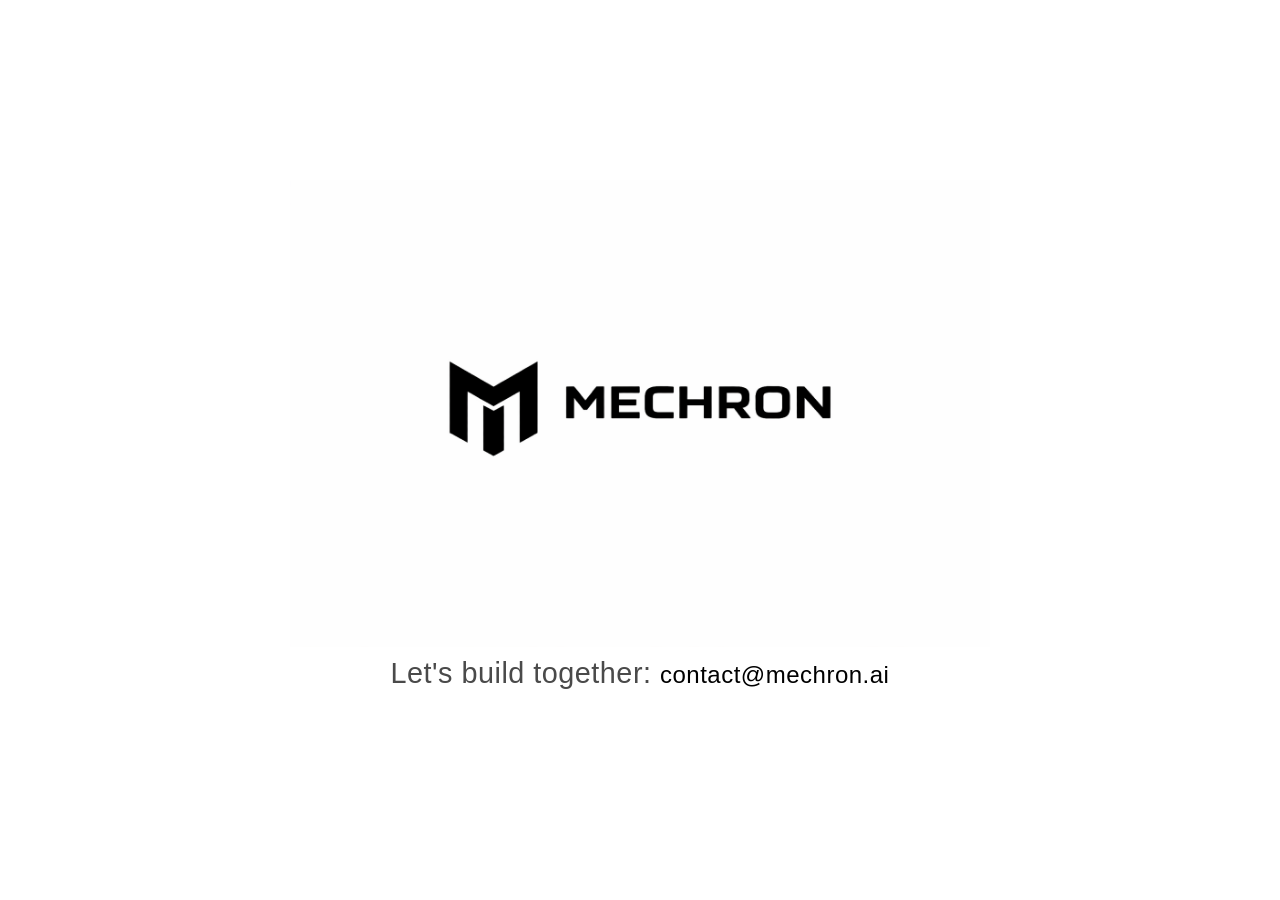
==== index.html @ 7a7d63fe "setup" ====
<!DOCTYPE html>
<html lang="en">
<head>
    <meta charset="UTF-8">
    <meta name="viewport" content="width=device-width, initial-scale=1.0">
    <link rel="icon" type="image/png" href="icon.png">
    <title>Mechron</title>
    <link rel="stylesheet" href="style.css">
    <meta name="description" content="Mechron - Advanced AI Solutions">
    <meta name="keywords" content="Mechron, AI, artificial intelligence, machine learning">
</head>
<body>
    <div class="container">
        <img src="mechron-logo.png" alt="Mechron Logo" class="logo">
        <p class="message">Let's build together: <a href="mailto:contact@mechron.ai" class="email">contact@mechron.ai</a></p>
    </div>
</body>
</html>
---- style.css ----
* {
    margin: 0;
    padding: 0;
    box-sizing: border-box;
}

body {
    font-family: -apple-system, BlinkMacSystemFont, 'Segoe UI', Roboto, Oxygen, Ubuntu, Cantarell, sans-serif;
    background-color: #ffffff;
    color: #000000;
    min-height: 100vh;
    display: flex;
    align-items: center;
    justify-content: center;
    padding: 40px 20px;
}

.container {
    text-align: center;
    max-width: 900px;
    width: 100%;
}

.logo {
    width: 100%;
    max-width: 700px;
    height: auto;
    margin: 0 auto 10px;
    display: block;
}

.message {
    font-size: 1.8rem;
    font-weight: 300;
    color: #4a4a4a;
    margin-bottom: 30px;
    letter-spacing: 0.5px;
}

.email {
    display: inline-block;
    font-size: 1.5rem;
    font-weight: 500;
    color: #000000;
    text-decoration: none;
    transition: opacity 0.2s ease;
}

.email:hover {
    opacity: 0.6;
}

/* Responsivo */
@media (max-width: 768px) {
    .logo {
        max-width: 500px;
        margin-bottom: 70px;
    }
    
    .message {
        font-size: 1.2rem;
        margin-bottom: 24px;
    }
    
    .email {
        font-size: 1.5rem;
    }
}

@media (max-width: 480px) {
    .logo {
        max-width: 350px;
        margin-bottom: 50px;
    }
    
    .message {
        font-size: 1.1rem;
        margin-bottom: 20px;
    }
    
    .email {
        font-size: 1.3rem;
    }
}
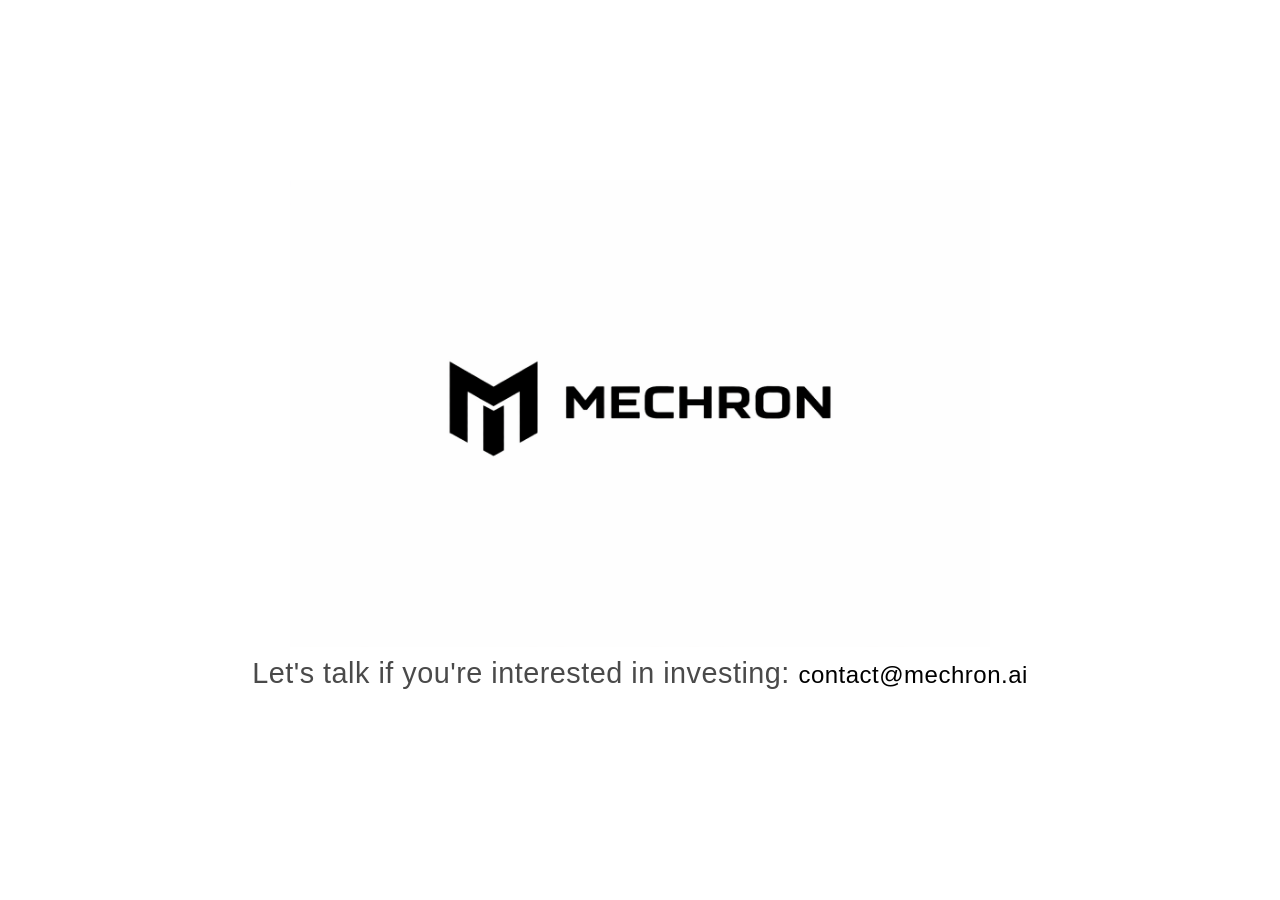
==== commit a3510546: "minor update" ====
--- a/index.html
+++ b/index.html
@@ -6,13 +6,13 @@
     <link rel="icon" type="image/png" href="icon.png">
     <title>Mechron</title>
     <link rel="stylesheet" href="style.css">
-    <meta name="description" content="Mechron - Advanced AI Solutions">
-    <meta name="keywords" content="Mechron, AI, artificial intelligence, machine learning">
+    <meta name="description" content="Mechron - Intelligent Robotics Systems">
+    <meta name="keywords" content="Mechron, AI, artificial intelligence, machine learning, robotics">
 </head>
 <body>
     <div class="container">
         <img src="mechron-logo.png" alt="Mechron Logo" class="logo">
-        <p class="message">Let's build together: <a href="mailto:contact@mechron.ai" class="email">contact@mechron.ai</a></p>
+        <p class="message">Let's talk if you're interested in investing: <a href="mailto:contact@mechron.ai" class="email">contact@mechron.ai</a></p>
     </div>
 </body>
-</html>+</html>
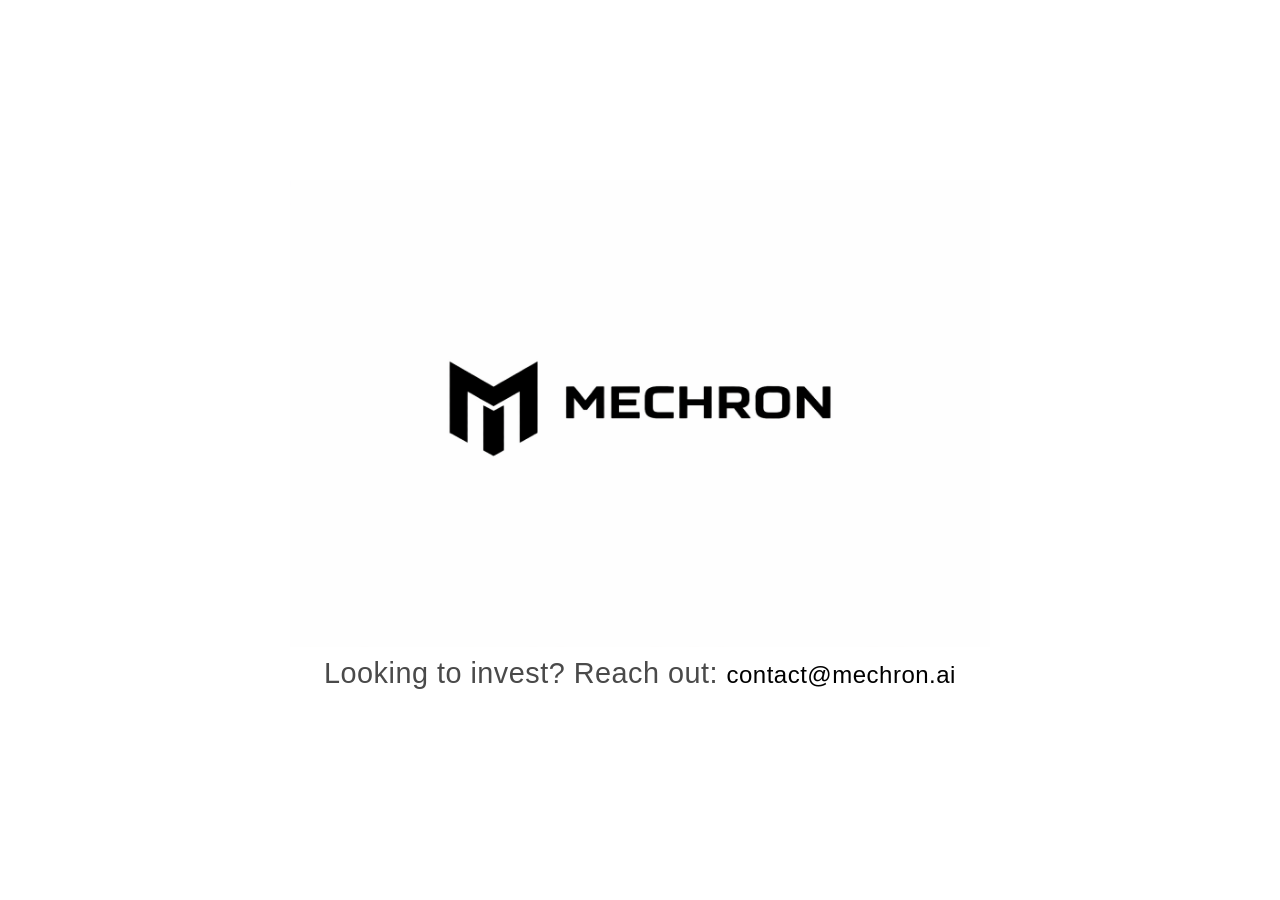
==== commit 306b978c: "minor update" ====
--- a/index.html
+++ b/index.html
@@ -12,7 +12,7 @@
 <body>
     <div class="container">
         <img src="mechron-logo.png" alt="Mechron Logo" class="logo">
-        <p class="message">Let's talk if you're interested in investing: <a href="mailto:contact@mechron.ai" class="email">contact@mechron.ai</a></p>
+        <p class="message">Looking to invest? Reach out: <a href="mailto:contact@mechron.ai" class="email">contact@mechron.ai</a></p>
     </div>
 </body>
 </html>
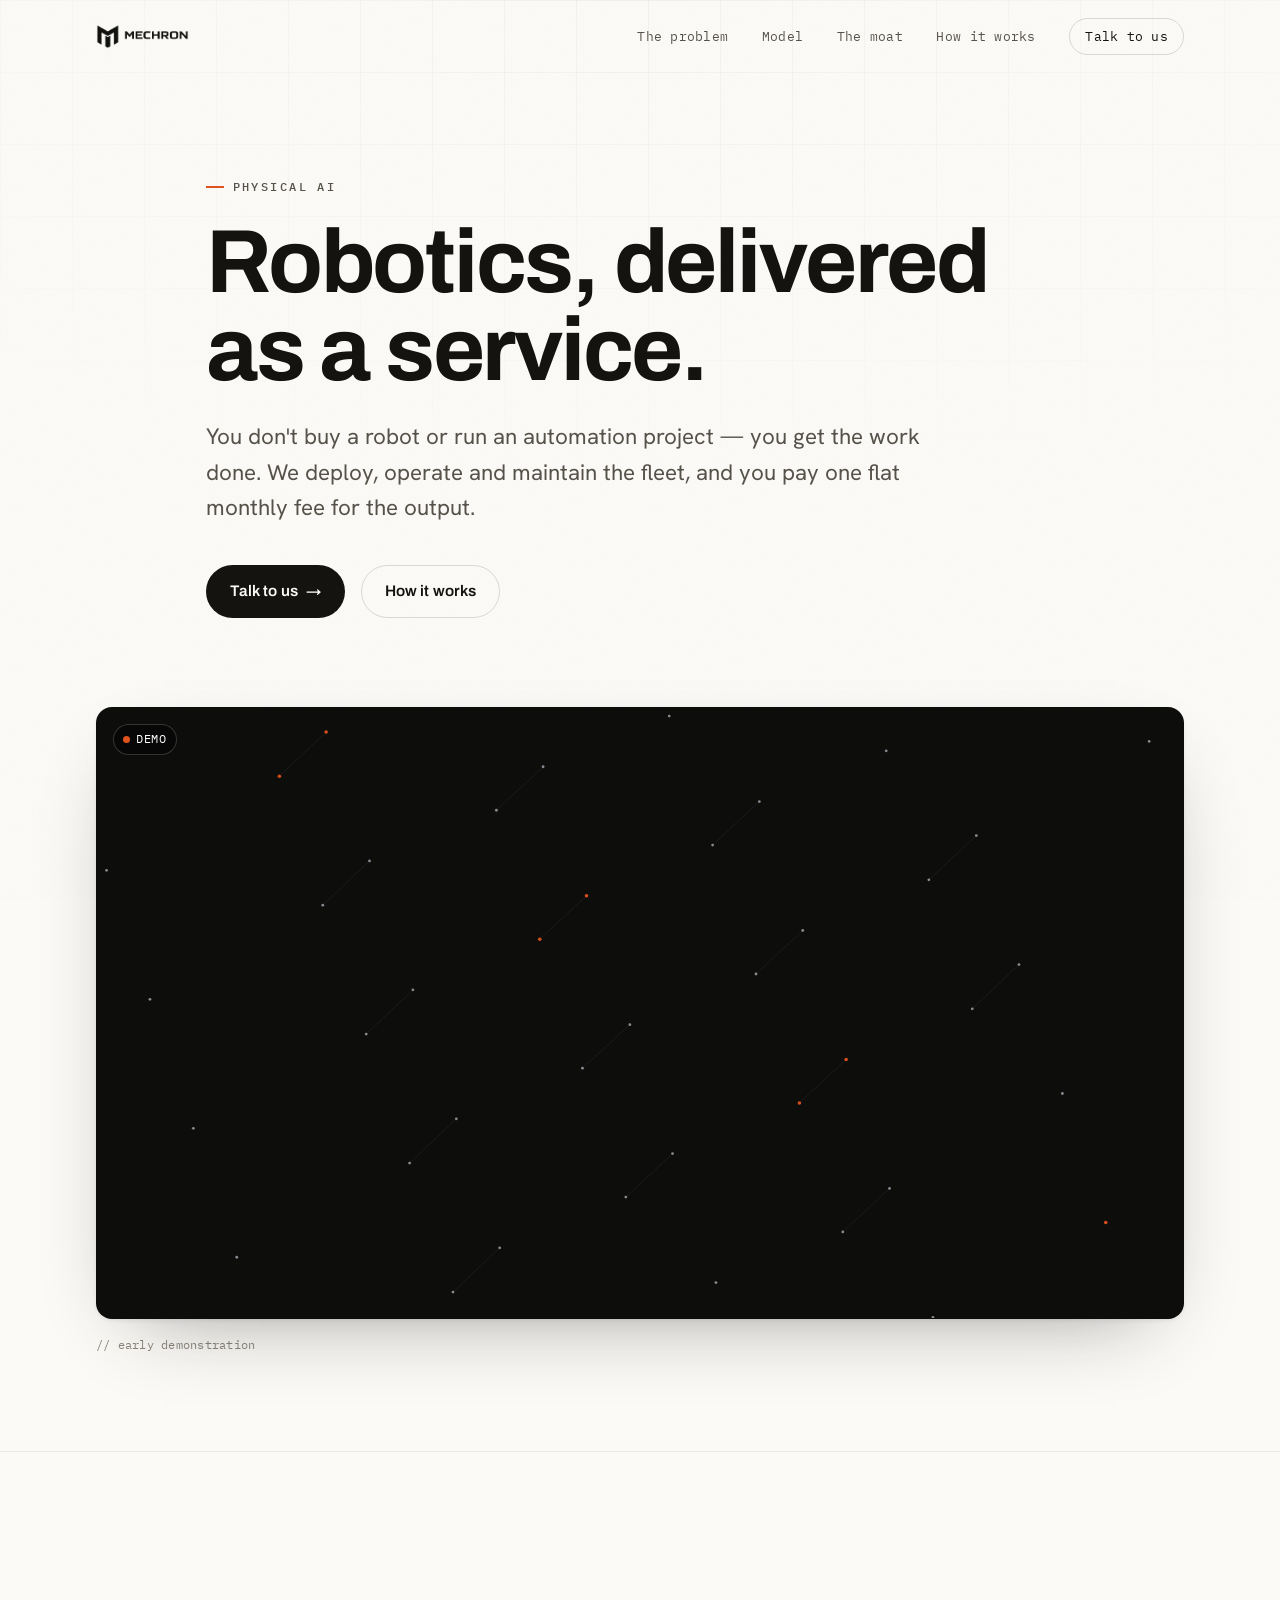
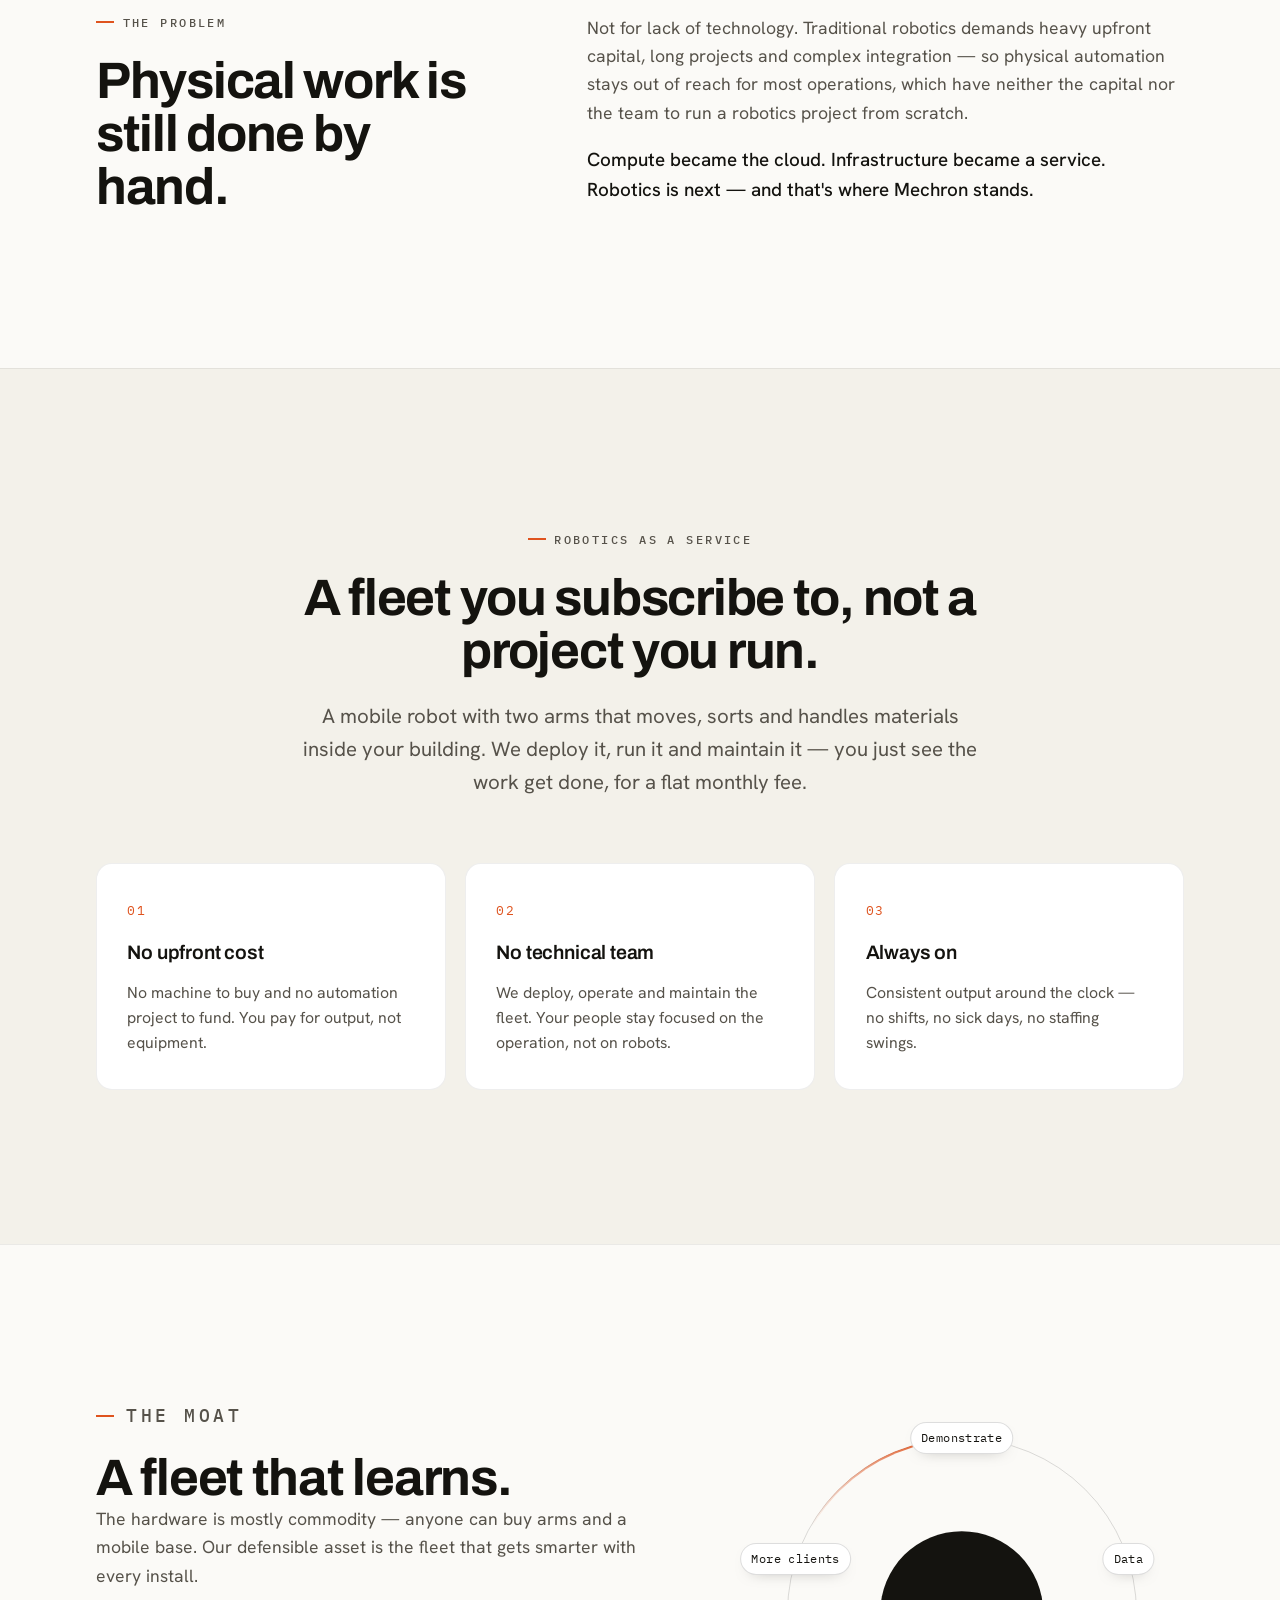
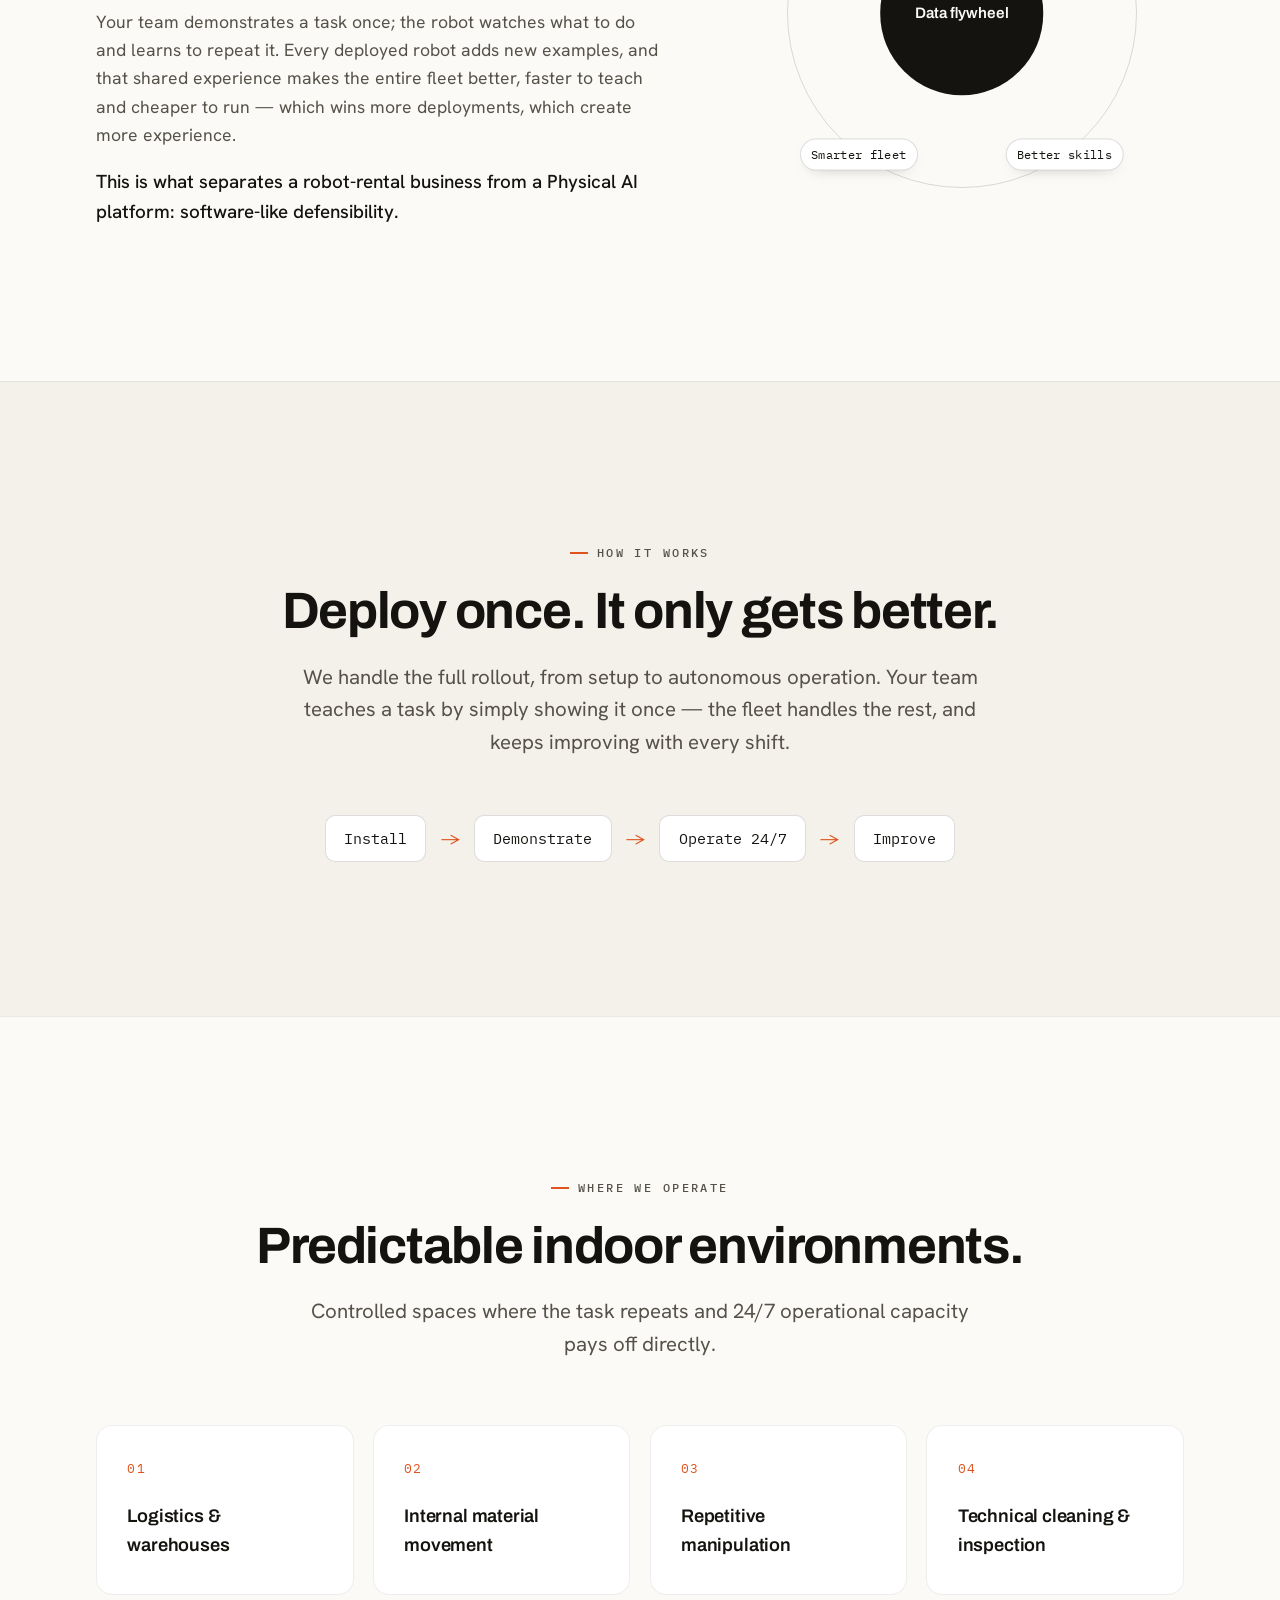
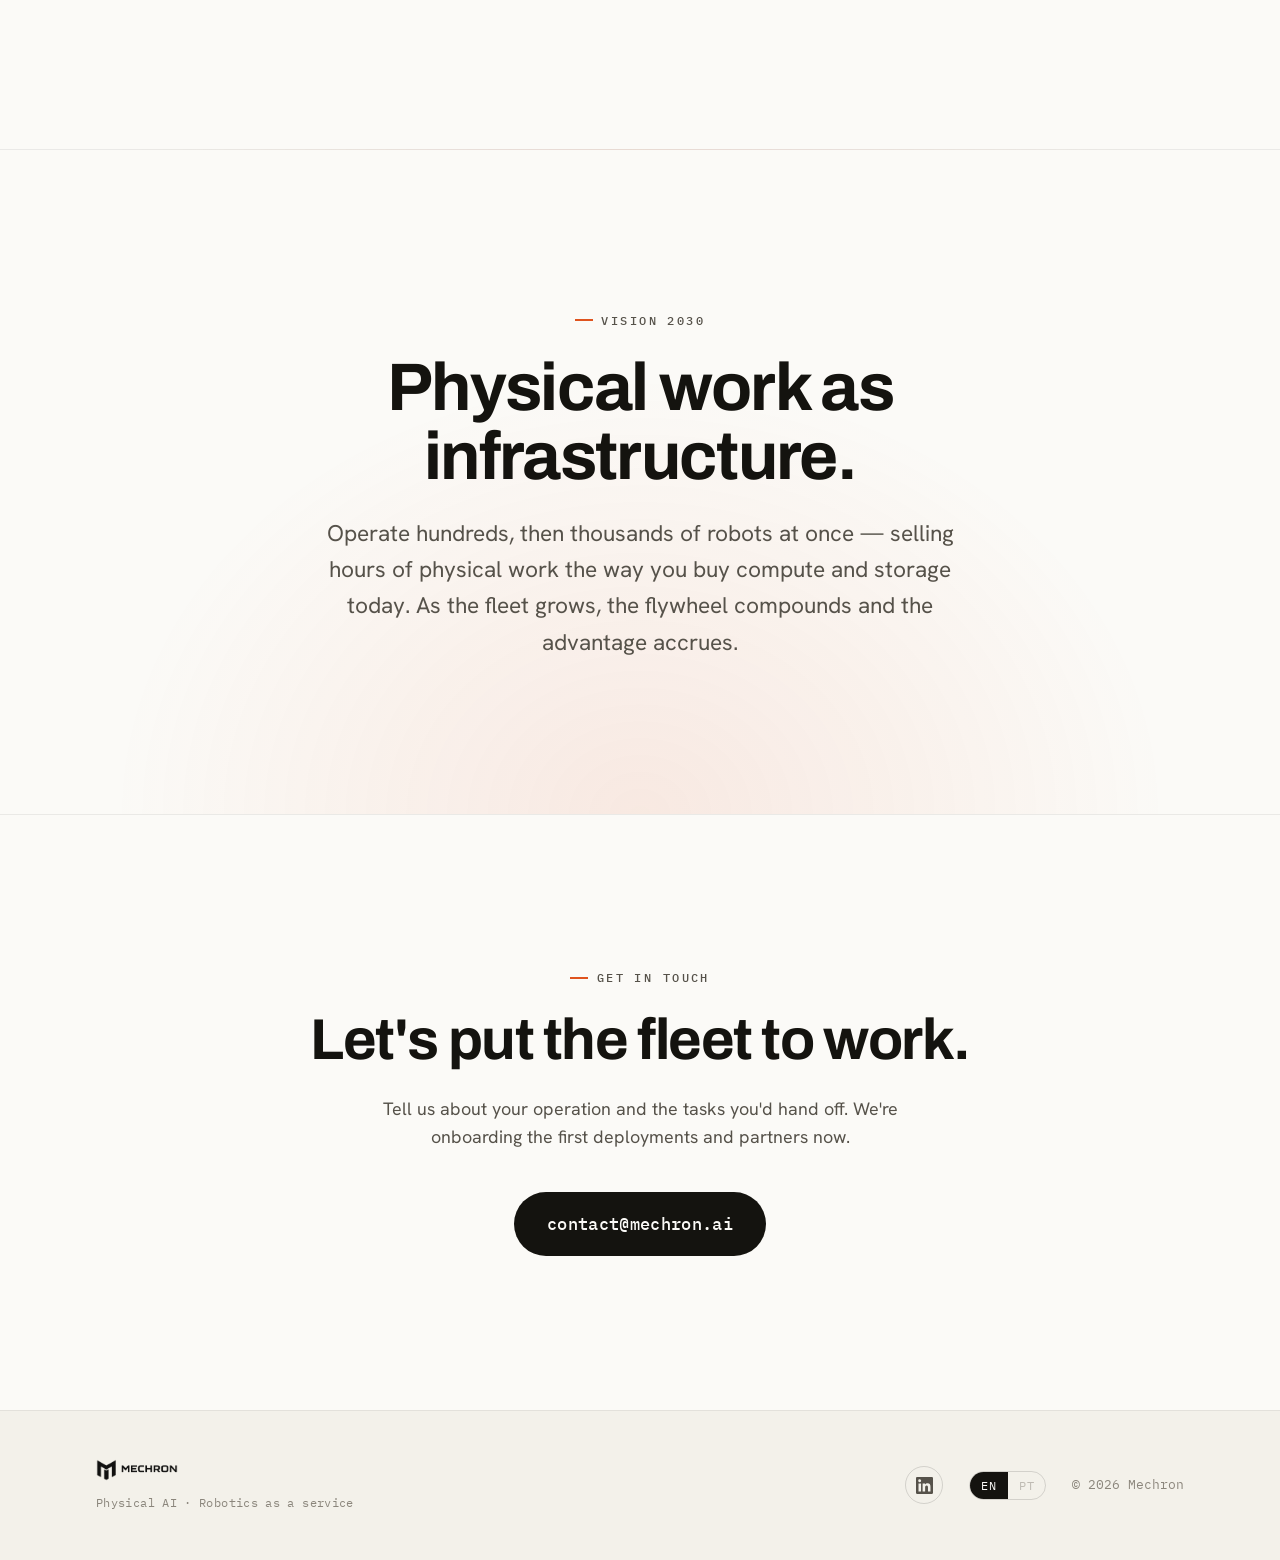
==== commit 5e1e0955: "big update" ====
--- a/index.html
+++ b/index.html
@@ -4,15 +4,245 @@
     <meta charset="UTF-8">
     <meta name="viewport" content="width=device-width, initial-scale=1.0">
     <link rel="icon" type="image/png" href="icon.png">
-    <title>Mechron</title>
+    <title>Mechron — Physical AI, delivered as a service</title>
+    <meta name="description" content="Mechron is a Physical AI company. We install, operate and maintain a fleet of robots that does the physical work — billed as continuous operational capacity. Robotics as a service.">
+    <meta name="keywords" content="Mechron, Physical AI, robotics as a service, RaaS, robot labor, robotics, fleet, automation">
+
+    <!-- Open Graph -->
+    <meta property="og:type" content="website">
+    <meta property="og:title" content="Mechron — Physical AI, delivered as a service">
+    <meta property="og:description" content="We don't sell robots. We install, operate and maintain a fleet that does the physical work — a fleet that gets smarter with every install.">
+    <meta property="og:url" content="https://mechron.ai">
+    <meta property="og:image" content="https://mechron.ai/assets/og.png">
+    <meta property="og:image:width" content="1200">
+    <meta property="og:image:height" content="630">
+    <meta name="twitter:card" content="summary_large_image">
+    <meta name="twitter:image" content="https://mechron.ai/assets/og.png">
+
+    <link rel="preconnect" href="https://fonts.googleapis.com">
+    <link rel="preconnect" href="https://fonts.gstatic.com" crossorigin>
+    <link href="https://fonts.googleapis.com/css2?family=Archivo:wght@500;600;700;800&family=Hanken+Grotesk:wght@400;500;600&family=IBM+Plex+Mono:wght@400;500&display=swap" rel="stylesheet">
+
     <link rel="stylesheet" href="style.css">
-    <meta name="description" content="Mechron - Intelligent Robotics Systems">
-    <meta name="keywords" content="Mechron, AI, artificial intelligence, machine learning, robotics">
 </head>
 <body>
-    <div class="container">
-        <img src="mechron-logo.png" alt="Mechron Logo" class="logo">
-        <p class="message">Looking to invest? Reach out: <a href="mailto:contact@mechron.ai" class="email">contact@mechron.ai</a></p>
-    </div>
+    <!-- decorative background layers (light, blueprint-like) -->
+    <div class="bg-grid" aria-hidden="true"></div>
+    <div class="bg-grain" aria-hidden="true"></div>
+
+    <!-- ===================== NAV ===================== -->
+    <header class="nav" id="nav">
+        <div class="nav__inner">
+            <a href="#top" class="nav__brand" aria-label="Mechron — home">
+                <img src="assets/mechron-logo-ink.png" alt="Mechron" class="nav__logo">
+            </a>
+            <nav class="nav__links" aria-label="Primary">
+                <a href="#problem" data-i18n="nav.problem">The problem</a>
+                <a href="#model" data-i18n="nav.model">Model</a>
+                <a href="#moat" data-i18n="nav.moat">The moat</a>
+                <a href="#technology" data-i18n="nav.technology">How it works</a>
+                <a href="#contact" class="nav__cta" data-i18n="nav.cta">Talk to us</a>
+            </nav>
+            <button class="nav__toggle" id="navToggle" aria-label="Open menu" aria-expanded="false" aria-controls="mobileMenu">
+                <span></span><span></span><span></span>
+            </button>
+        </div>
+        <nav class="nav__mobile" id="mobileMenu" aria-label="Mobile">
+            <a href="#problem" data-i18n="nav.problem">The problem</a>
+            <a href="#model" data-i18n="nav.model">Model</a>
+            <a href="#moat" data-i18n="nav.moat">The moat</a>
+            <a href="#technology" data-i18n="nav.technology">Technology</a>
+            <a href="#contact" data-i18n="nav.cta">Talk to us</a>
+        </nav>
+    </header>
+
+    <main id="top">
+        <!-- ===================== HERO ===================== -->
+        <section class="hero" id="hero">
+            <div class="container hero__inner">
+                <div class="hero__copy">
+                    <p class="eyebrow"><span class="tick"></span><span data-i18n="hero.eyebrow">Physical AI</span></p>
+                    <h1 class="hero__title" data-i18n="hero.title">Robotics, delivered as a service.</h1>
+                    <p class="hero__subtitle" data-i18n="hero.subtitle">You don't buy a robot or run an automation project — you get the work done. We deploy, operate and maintain the fleet, and you pay one flat monthly fee for the output.</p>
+                    <div class="hero__actions">
+                        <a href="#contact" class="btn btn--primary" data-i18n="hero.ctaPrimary">Talk to us <span aria-hidden="true">→</span></a>
+                        <a href="#model" class="btn btn--ghost" data-i18n="hero.ctaSecondary">How it works</a>
+                    </div>
+                </div>
+            </div>
+
+            <!-- Cinematic video showcase. Drop your own loop at assets/hero.mp4
+                 (+ assets/hero.webm) and it replaces the animated fallback automatically.
+                 Keep it muted, short and seamlessly loopable. -->
+            <div class="container">
+                <figure class="showcase reveal">
+                    <div class="showcase__media">
+                        <video class="showcase__video" id="heroVideo" autoplay muted loop playsinline preload="auto" poster="">
+                            <source src="assets/hero.webm" type="video/webm">
+                            <source src="assets/hero.mp4" type="video/mp4">
+                        </video>
+                        <canvas class="showcase__canvas" id="heroCanvas" aria-hidden="true"></canvas>
+                        <span class="showcase__badge" data-i18n="hero.badge">Demo</span>
+                    </div>
+                    <figcaption class="showcase__caption" data-i18n="hero.media">// early demonstration</figcaption>
+                </figure>
+            </div>
+        </section>
+
+        <!-- ===================== PROBLEM ===================== -->
+        <section class="section" id="problem">
+            <div class="container section__split reveal">
+                <div class="section__head">
+                    <p class="eyebrow"><span class="tick"></span><span data-i18n="problem.eyebrow">The problem</span></p>
+                    <h2 class="section__title" data-i18n="problem.title">Physical work is still done by hand.</h2>
+                </div>
+                <div class="section__body">
+                    <p data-i18n="problem.body1">Not for lack of technology. Traditional robotics demands heavy upfront capital, long projects and complex integration — so physical automation stays out of reach for most operations, which have neither the capital nor the team to run a robotics project from scratch.</p>
+                    <p class="lead" data-i18n="problem.body2">Compute became the cloud. Infrastructure became a service. Robotics is next — and that's where Mechron stands.</p>
+                </div>
+            </div>
+        </section>
+
+        <!-- ===================== MODEL / SOLUTION ===================== -->
+        <section class="section section--alt" id="model">
+            <div class="container">
+                <div class="section__head section__head--center reveal">
+                    <p class="eyebrow"><span class="tick"></span><span data-i18n="model.eyebrow">Robotics as a service</span></p>
+                    <h2 class="section__title" data-i18n="model.title">A fleet you subscribe to, not a project you run.</h2>
+                    <p class="section__intro" data-i18n="model.intro">A mobile robot with two arms that moves, sorts and handles materials inside your building. We deploy it, run it and maintain it — you just see the work get done, for a flat monthly fee.</p>
+                </div>
+                <div class="cards cards--3 reveal">
+                    <article class="card">
+                        <span class="card__index">01</span>
+                        <h3 class="card__title" data-i18n="model.card1.title">No upfront cost</h3>
+                        <p class="card__text" data-i18n="model.card1.text">No machine to buy and no automation project to fund. You pay for output, not equipment.</p>
+                    </article>
+                    <article class="card">
+                        <span class="card__index">02</span>
+                        <h3 class="card__title" data-i18n="model.card2.title">No technical team</h3>
+                        <p class="card__text" data-i18n="model.card2.text">We deploy, operate and maintain the fleet. Your people stay focused on the operation, not on robots.</p>
+                    </article>
+                    <article class="card">
+                        <span class="card__index">03</span>
+                        <h3 class="card__title" data-i18n="model.card3.title">Always on</h3>
+                        <p class="card__text" data-i18n="model.card3.text">Consistent output around the clock — no shifts, no sick days, no staffing swings.</p>
+                    </article>
+                </div>
+            </div>
+        </section>
+
+        <!-- ===================== MOAT / DATA FLYWHEEL ===================== -->
+        <section class="section" id="moat">
+            <div class="container section__split section__split--wide reveal">
+                <div class="section__body">
+                    <p class="eyebrow"><span class="tick"></span><span data-i18n="moat.eyebrow">The moat</span></p>
+                    <h2 class="section__title" data-i18n="moat.title">A fleet that learns.</h2>
+                    <p data-i18n="moat.body1">The hardware is mostly commodity — anyone can buy arms and a mobile base. Our defensible asset is the fleet that gets smarter with every install.</p>
+                    <p data-i18n="moat.body2">Your team demonstrates a task once; the robot watches what to do and learns to repeat it. Every deployed robot adds new examples, and that shared experience makes the entire fleet better, faster to teach and cheaper to run — which wins more deployments, which create more experience.</p>
+                    <p class="lead" data-i18n="moat.body3">This is what separates a robot-rental business from a Physical AI platform: software-like defensibility.</p>
+                </div>
+                <div class="flywheel" aria-hidden="true">
+                    <div class="flywheel__ring">
+                        <span class="flywheel__node" style="--i:0" data-i18n="moat.node1">Demonstrate</span>
+                        <span class="flywheel__node" style="--i:1" data-i18n="moat.node2">Data</span>
+                        <span class="flywheel__node" style="--i:2" data-i18n="moat.node3">Better skills</span>
+                        <span class="flywheel__node" style="--i:3" data-i18n="moat.node4">Smarter fleet</span>
+                        <span class="flywheel__node" style="--i:4" data-i18n="moat.node5">More clients</span>
+                        <span class="flywheel__core" data-i18n="moat.core">Data flywheel</span>
+                    </div>
+                </div>
+            </div>
+        </section>
+
+        <!-- ===================== TECHNOLOGY ===================== -->
+        <section class="section section--alt" id="technology">
+            <div class="container">
+                <div class="section__head section__head--center reveal">
+                    <p class="eyebrow eyebrow--center"><span class="tick"></span><span data-i18n="tech.eyebrow">How it works</span></p>
+                    <h2 class="section__title" data-i18n="tech.title">Deploy once. It only gets better.</h2>
+                    <p class="section__intro" data-i18n="tech.intro">We handle the full rollout, from setup to autonomous operation. Your team teaches a task by simply showing it once — the fleet handles the rest, and keeps improving with every shift.</p>
+                </div>
+                <div class="pipeline reveal" aria-label="How a Mechron deployment works">
+                    <span class="pipeline__step" data-i18n="tech.step1">Install</span>
+                    <span class="pipeline__arrow" aria-hidden="true">→</span>
+                    <span class="pipeline__step" data-i18n="tech.step2">Demonstrate</span>
+                    <span class="pipeline__arrow" aria-hidden="true">→</span>
+                    <span class="pipeline__step" data-i18n="tech.step3">Operate 24/7</span>
+                    <span class="pipeline__arrow" aria-hidden="true">→</span>
+                    <span class="pipeline__step" data-i18n="tech.step4">Improve</span>
+                </div>
+            </div>
+        </section>
+
+        <!-- ===================== APPLICATIONS ===================== -->
+        <section class="section" id="applications">
+            <div class="container">
+                <div class="section__head section__head--center reveal">
+                    <p class="eyebrow"><span class="tick"></span><span data-i18n="apps.eyebrow">Where we operate</span></p>
+                    <h2 class="section__title" data-i18n="apps.title">Predictable indoor environments.</h2>
+                    <p class="section__intro" data-i18n="apps.intro">Controlled spaces where the task repeats and 24/7 operational capacity pays off directly.</p>
+                </div>
+                <div class="cards cards--4 reveal">
+                    <article class="card card--app">
+                        <span class="card__index">01</span>
+                        <h3 class="card__title" data-i18n="apps.item1">Logistics &amp; warehouses</h3>
+                    </article>
+                    <article class="card card--app">
+                        <span class="card__index">02</span>
+                        <h3 class="card__title" data-i18n="apps.item2">Internal material movement</h3>
+                    </article>
+                    <article class="card card--app">
+                        <span class="card__index">03</span>
+                        <h3 class="card__title" data-i18n="apps.item3">Repetitive manipulation</h3>
+                    </article>
+                    <article class="card card--app">
+                        <span class="card__index">04</span>
+                        <h3 class="card__title" data-i18n="apps.item4">Technical cleaning &amp; inspection</h3>
+                    </article>
+                </div>
+            </div>
+        </section>
+
+        <!-- ===================== VISION ===================== -->
+        <section class="section section--vision" id="vision">
+            <div class="container section__head section__head--center reveal">
+                <p class="eyebrow eyebrow--center"><span class="tick"></span><span data-i18n="vision.eyebrow">Vision 2030</span></p>
+                <h2 class="section__title section__title--xl" data-i18n="vision.title">Physical work as infrastructure.</h2>
+                <p class="section__intro" data-i18n="vision.intro">Operate hundreds, then thousands of robots at once — selling hours of physical work the way you buy compute and storage today. As the fleet grows, the flywheel compounds and the advantage accrues.</p>
+            </div>
+        </section>
+
+        <!-- ===================== CONTACT ===================== -->
+        <section class="section section--contact" id="contact">
+            <div class="container reveal">
+                <p class="eyebrow eyebrow--center"><span class="tick"></span><span data-i18n="contact.eyebrow">Get in touch</span></p>
+                <h2 class="contact__title" data-i18n="contact.title">Let's put the fleet to work.</h2>
+                <p class="contact__text" data-i18n="contact.text">Tell us about your operation and the tasks you'd hand off. We're onboarding the first deployments and partners now.</p>
+                <a href="mailto:contact@mechron.ai" class="btn btn--primary btn--lg">contact@mechron.ai</a>
+            </div>
+        </section>
+    </main>
+
+    <!-- ===================== FOOTER ===================== -->
+    <footer class="footer">
+        <div class="container footer__inner">
+            <div class="footer__brand">
+                <img src="assets/mechron-logo-ink.png" alt="Mechron" class="footer__logo">
+                <p class="footer__tagline" data-i18n="footer.tagline">Physical AI · Robotics as a service</p>
+            </div>
+            <div class="footer__meta">
+                <a class="footer__social" href="https://www.linkedin.com/company/mechron/" target="_blank" rel="noopener noreferrer" aria-label="Mechron on LinkedIn">
+                    <svg viewBox="0 0 24 24" aria-hidden="true"><path d="M20.45 20.45h-3.56v-5.57c0-1.33-.02-3.04-1.85-3.04-1.85 0-2.14 1.45-2.14 2.94v5.67H9.34V9h3.42v1.56h.05c.48-.9 1.64-1.85 3.37-1.85 3.6 0 4.27 2.37 4.27 5.46v6.28zM5.34 7.43a2.07 2.07 0 1 1 0-4.13 2.07 2.07 0 0 1 0 4.13zM7.12 20.45H3.55V9h3.57v11.45zM22.22 0H1.77C.79 0 0 .77 0 1.73v20.54C0 23.22.79 24 1.77 24h20.45c.98 0 1.78-.78 1.78-1.73V1.73C24 .77 23.2 0 22.22 0z"/></svg>
+                </a>
+                <div class="lang" role="group" aria-label="Language">
+                    <button class="lang__btn is-active" data-lang="en" aria-pressed="true">EN</button>
+                    <button class="lang__btn" data-lang="pt" aria-pressed="false" disabled title="Coming soon">PT</button>
+                </div>
+                <p class="footer__copy">© 2026 Mechron</p>
+            </div>
+        </div>
+    </footer>
+
+    <script src="main.js"></script>
 </body>
 </html>
--- a/style.css
+++ b/style.css
@@ -1,84 +1,607 @@
-* {
-    margin: 0;
-    padding: 0;
-    box-sizing: border-box;
-}
+/* =========================================================
+   Mechron — institutional landing
+   Light, refined, industrial / blueprint aesthetic
+   ========================================================= */
+
+:root {
+    /* palette — warm paper + ink, single industrial accent */
+    --bg:        #fbfaf7;   /* warm paper */
+    --bg-alt:    #f3f1ea;   /* deeper paper for alt sections */
+    --surface:   #ffffff;
+    --ink:       #14130f;   /* warm near-black */
+    --ink-soft:  #56524a;
+    --ink-faint: #8b867c;
+    --line:      rgba(20, 19, 15, 0.14);
+    --line-soft: rgba(20, 19, 15, 0.07);
+
+    --accent:      #df531e;             /* burnt industrial orange — used sparingly */
+    --accent-soft: rgba(223, 83, 30, 0.10);
+
+    /* type */
+    --font-head: 'Archivo', system-ui, sans-serif;
+    --font-body: 'Hanken Grotesk', system-ui, sans-serif;
+    --font-mono: 'IBM Plex Mono', ui-monospace, monospace;
+
+    /* metrics */
+    --container: 1200px;
+    --gutter: clamp(20px, 5vw, 56px);
+    --radius: 16px;
+    --nav-h: 74px;
+
+    --ease: cubic-bezier(0.22, 1, 0.36, 1);
+}
+
+* { margin: 0; padding: 0; box-sizing: border-box; }
+
+html { scroll-behavior: smooth; scroll-padding-top: var(--nav-h); }
 
 body {
-    font-family: -apple-system, BlinkMacSystemFont, 'Segoe UI', Roboto, Oxygen, Ubuntu, Cantarell, sans-serif;
-    background-color: #ffffff;
-    color: #000000;
-    min-height: 100vh;
+    font-family: var(--font-body);
+    background: var(--bg);
+    color: var(--ink);
+    line-height: 1.6;
+    -webkit-font-smoothing: antialiased;
+    text-rendering: optimizeLegibility;
+    overflow-x: hidden;
+}
+
+a { color: inherit; text-decoration: none; }
+img { display: block; max-width: 100%; }
+
+.container {
+    width: 100%;
+    max-width: var(--container);
+    margin: 0 auto;
+    padding-inline: var(--gutter);
+}
+
+/* ---------- decorative background ---------- */
+.bg-grid {
+    position: fixed;
+    inset: 0;
+    z-index: -2;
+    pointer-events: none;
+    background-image:
+        linear-gradient(to right, rgba(20,19,15,0.04) 1px, transparent 1px),
+        linear-gradient(to bottom, rgba(20,19,15,0.04) 1px, transparent 1px);
+    background-size: 72px 72px;
+    -webkit-mask-image: radial-gradient(110% 80% at 50% 0%, #000 0%, transparent 70%);
+    mask-image: radial-gradient(110% 80% at 50% 0%, #000 0%, transparent 70%);
+}
+.bg-grain {
+    position: fixed;
+    inset: 0;
+    z-index: -1;
+    pointer-events: none;
+    opacity: 0.5;
+    mix-blend-mode: multiply;
+    background-image: url("data:image/svg+xml,%3Csvg xmlns='http://www.w3.org/2000/svg' width='160' height='160'%3E%3Cfilter id='n'%3E%3CfeTurbulence type='fractalNoise' baseFrequency='0.85' numOctaves='2' stitchTiles='stitch'/%3E%3C/filter%3E%3Crect width='100%25' height='100%25' filter='url(%23n)' opacity='0.045'/%3E%3C/svg%3E");
+}
+
+/* ---------- shared bits ---------- */
+.eyebrow {
+    display: inline-flex;
+    align-items: center;
+    gap: 0.7em;
+    font-family: var(--font-mono);
+    font-size: 0.76rem;
+    font-weight: 500;
+    letter-spacing: 0.2em;
+    text-transform: uppercase;
+    color: var(--ink-soft);
+    margin-bottom: 1.4rem;
+}
+.eyebrow--center { justify-content: center; }
+.tick {
+    width: 18px; height: 2px;
+    background: var(--accent);
+    flex: none;
+}
+
+.btn {
+    display: inline-flex;
+    align-items: center;
+    gap: 0.55em;
+    font-family: var(--font-head);
+    font-weight: 600;
+    font-size: 0.96rem;
+    letter-spacing: 0.005em;
+    padding: 0.85em 1.5em;
+    border-radius: 999px;
+    border: 1px solid transparent;
+    cursor: pointer;
+    transition: transform 0.25s var(--ease), background 0.25s var(--ease),
+                border-color 0.25s var(--ease), color 0.25s var(--ease);
+    will-change: transform;
+}
+.btn span { transition: transform 0.25s var(--ease); }
+.btn:hover span { transform: translateX(4px); }
+
+.btn--primary { background: var(--ink); color: var(--bg); }
+.btn--primary:hover { transform: translateY(-2px); background: #000; }
+
+.btn--ghost { color: var(--ink); border-color: var(--line); background: transparent; }
+.btn--ghost:hover { border-color: var(--ink); transform: translateY(-2px); }
+
+.btn--lg { font-family: var(--font-mono); font-weight: 500; font-size: 1.05rem; padding: 1.05em 1.9em; letter-spacing: 0.02em; }
+
+/* =========================================================
+   NAV
+   ========================================================= */
+.nav {
+    position: fixed;
+    top: 0; left: 0; right: 0;
+    z-index: 100;
+    height: var(--nav-h);
     display: flex;
     align-items: center;
+    transition: background 0.3s var(--ease), border-color 0.3s var(--ease), backdrop-filter 0.3s var(--ease);
+    border-bottom: 1px solid transparent;
+}
+.nav.is-scrolled {
+    background: rgba(251, 250, 247, 0.78);
+    backdrop-filter: blur(14px) saturate(120%);
+    -webkit-backdrop-filter: blur(14px) saturate(120%);
+    border-bottom-color: var(--line-soft);
+}
+.nav__inner {
+    width: 100%;
+    max-width: var(--container);
+    margin: 0 auto;
+    padding-inline: var(--gutter);
+    display: flex;
+    align-items: center;
+    justify-content: space-between;
+}
+.nav__logo { height: 25px; width: auto; }
+.nav__links { display: flex; align-items: center; gap: 2.1rem; }
+.nav__links a {
+    font-family: var(--font-mono);
+    font-size: 0.82rem;
+    letter-spacing: 0.02em;
+    color: var(--ink-soft);
+    transition: color 0.2s var(--ease);
+}
+.nav__links a:hover { color: var(--ink); }
+.nav__cta {
+    color: var(--ink) !important;
+    border: 1px solid var(--line);
+    padding: 0.55em 1.15em;
+    border-radius: 999px;
+    transition: border-color 0.2s var(--ease), background 0.2s var(--ease) !important;
+}
+.nav__cta:hover { border-color: var(--ink); background: rgba(20,19,15,0.04); }
+
+.nav__toggle {
+    display: none;
+    flex-direction: column;
+    gap: 5px;
+    background: none;
+    border: 0;
+    cursor: pointer;
+    padding: 8px;
+}
+.nav__toggle span { width: 24px; height: 2px; background: var(--ink); transition: transform 0.3s var(--ease), opacity 0.3s var(--ease); }
+.nav.is-open .nav__toggle span:nth-child(1) { transform: translateY(7px) rotate(45deg); }
+.nav.is-open .nav__toggle span:nth-child(2) { opacity: 0; }
+.nav.is-open .nav__toggle span:nth-child(3) { transform: translateY(-7px) rotate(-45deg); }
+
+.nav__mobile {
+    position: fixed;
+    top: var(--nav-h); left: 0; right: 0;
+    background: rgba(251, 250, 247, 0.98);
+    backdrop-filter: blur(14px);
+    -webkit-backdrop-filter: blur(14px);
+    border-bottom: 1px solid var(--line-soft);
+    display: flex;
+    flex-direction: column;
+    padding: var(--gutter);
+    gap: 1.4rem;
+    transform: translateY(-12px);
+    opacity: 0;
+    pointer-events: none;
+    transition: opacity 0.3s var(--ease), transform 0.3s var(--ease);
+}
+.nav.is-open .nav__mobile { opacity: 1; transform: translateY(0); pointer-events: auto; }
+.nav__mobile a { font-family: var(--font-head); font-weight: 600; font-size: 1.4rem; color: var(--ink-soft); }
+.nav__mobile a:hover { color: var(--ink); }
+
+/* =========================================================
+   HERO
+   ========================================================= */
+.hero { padding-top: calc(var(--nav-h) + clamp(40px, 9vw, 96px)); padding-bottom: clamp(48px, 8vw, 96px); }
+.hero__inner { max-width: 980px; }
+.hero__title {
+    font-family: var(--font-head);
+    font-weight: 700;
+    font-size: clamp(2.7rem, 7vw, 5.6rem);
+    line-height: 0.98;
+    letter-spacing: -0.025em;
+    max-width: 15ch;
+    margin-bottom: 1.5rem;
+}
+.hero__subtitle {
+    font-size: clamp(1.08rem, 1.9vw, 1.4rem);
+    color: var(--ink-soft);
+    max-width: 56ch;
+    margin-bottom: 2.4rem;
+}
+.hero__actions { display: flex; flex-wrap: wrap; gap: 1rem; }
+
+/* ---------- cinematic video showcase ---------- */
+.showcase { margin-top: clamp(3rem, 7vw, 6rem); }
+.showcase__media {
+    position: relative;
+    aspect-ratio: 16 / 9;
+    max-height: 74vh;
+    border-radius: var(--radius);
+    overflow: hidden;
+    border: 1px solid var(--line);
+    background: #0d0d0c;   /* dark stage so the video/canvas pops on the light page */
+    box-shadow: 0 30px 80px -40px rgba(20,19,15,0.45), 0 2px 8px -4px rgba(20,19,15,0.2);
+}
+.showcase__video,
+.showcase__canvas {
+    position: absolute; inset: 0;
+    width: 100%; height: 100%;
+    object-fit: cover;
+}
+.showcase__video { opacity: 0; transition: opacity 1s ease; }
+.showcase__video.is-ready { opacity: 1; }
+.showcase__canvas { opacity: 1; transition: opacity 0.8s ease; }
+.showcase__canvas.is-hidden { opacity: 0; }
+
+.showcase__badge {
+    position: absolute;
+    top: 16px; left: 16px;
+    display: inline-flex;
+    align-items: center;
+    gap: 0.5em;
+    font-family: var(--font-mono);
+    font-size: 0.72rem;
+    letter-spacing: 0.06em;
+    text-transform: uppercase;
+    color: #fff;
+    background: rgba(0,0,0,0.4);
+    backdrop-filter: blur(6px);
+    border: 1px solid rgba(255,255,255,0.18);
+    padding: 0.45em 0.8em;
+    border-radius: 999px;
+}
+.showcase__badge::before {
+    content: "";
+    width: 7px; height: 7px;
+    border-radius: 50%;
+    background: var(--accent);
+    box-shadow: 0 0 0 0 var(--accent);
+    animation: pulse 2.2s var(--ease) infinite;
+}
+@keyframes pulse {
+    0% { box-shadow: 0 0 0 0 rgba(223,83,30,0.6); }
+    70% { box-shadow: 0 0 0 9px rgba(223,83,30,0); }
+    100% { box-shadow: 0 0 0 0 rgba(223,83,30,0); }
+}
+.showcase__caption {
+    margin-top: 1rem;
+    font-family: var(--font-mono);
+    font-size: 0.78rem;
+    letter-spacing: 0.02em;
+    color: var(--ink-faint);
+}
+
+/* =========================================================
+   SECTIONS
+   ========================================================= */
+.section {
+    position: relative;
+    padding-block: clamp(76px, 12vw, 156px);
+    border-top: 1px solid var(--line-soft);
+}
+.section--alt { background: var(--bg-alt); }
+
+.section__title {
+    font-family: var(--font-head);
+    font-weight: 700;
+    font-size: clamp(1.95rem, 4.2vw, 3.2rem);
+    line-height: 1.04;
+    letter-spacing: -0.025em;
+}
+.section__title--xl { font-size: clamp(2.3rem, 5.6vw, 4.2rem); }
+
+.section__head { max-width: 780px; }
+.section__head--center { margin-inline: auto; text-align: center; }
+.section__intro {
+    margin-top: 1.4rem;
+    font-size: clamp(1.05rem, 1.6vw, 1.28rem);
+    color: var(--ink-soft);
+}
+.section__head--center .section__intro { margin-inline: auto; max-width: 62ch; }
+
+/* two-column split */
+.section__split {
+    display: grid;
+    grid-template-columns: 0.82fr 1.18fr;
+    gap: clamp(2rem, 6vw, 5.5rem);
+    align-items: center;
+}
+.section__split--wide { grid-template-columns: 1.12fr 0.88fr; }
+.section__split .section__title { margin-top: 0; }
+.section__body p + p { margin-top: 1.15rem; }
+.section__body p { color: var(--ink-soft); font-size: 1.1rem; }
+.lead { color: var(--ink) !important; font-size: 1.18rem !important; font-weight: 500; }
+
+/* =========================================================
+   CARDS
+   ========================================================= */
+.cards { display: grid; gap: 1.2rem; margin-top: clamp(2.5rem, 5vw, 4rem); }
+.cards--3 { grid-template-columns: repeat(3, 1fr); }
+.cards--4 { grid-template-columns: repeat(4, 1fr); }
+
+.card {
+    position: relative;
+    background: var(--surface);
+    border: 1px solid var(--line-soft);
+    border-radius: var(--radius);
+    padding: 2.1rem 1.9rem;
+    transition: transform 0.3s var(--ease), border-color 0.3s var(--ease), box-shadow 0.3s var(--ease);
+    overflow: hidden;
+}
+.card::before {
+    content: "";
+    position: absolute;
+    top: 0; left: 0;
+    width: 100%; height: 2px;
+    background: var(--accent);
+    transform: scaleX(0);
+    transform-origin: left;
+    transition: transform 0.4s var(--ease);
+}
+.card:hover {
+    transform: translateY(-4px);
+    border-color: var(--line);
+    box-shadow: 0 24px 50px -34px rgba(20,19,15,0.4);
+}
+.card:hover::before { transform: scaleX(1); }
+.card__index {
+    font-family: var(--font-mono);
+    font-size: 0.8rem;
+    color: var(--accent);
+    letter-spacing: 0.1em;
+}
+.card__title {
+    font-family: var(--font-head);
+    font-weight: 600;
+    font-size: 1.22rem;
+    letter-spacing: -0.01em;
+    margin-top: 0.9rem;
+}
+.card__text { margin-top: 0.7rem; color: var(--ink-soft); font-size: 0.99rem; }
+.card--app { min-height: 150px; display: flex; flex-direction: column; justify-content: space-between; }
+.card--app .card__title { margin-top: 1.4rem; font-size: 1.14rem; }
+
+/* =========================================================
+   FLYWHEEL
+   ========================================================= */
+.flywheel { display: grid; place-items: center; }
+.flywheel__ring {
+    position: relative;
+    width: min(350px, 80vw);
+    aspect-ratio: 1;
+    border-radius: 50%;
+    border: 1px solid var(--line);
+}
+/* rotating accent spark that sweeps the ring (labels stay upright) */
+.flywheel__ring::before {
+    content: "";
+    position: absolute;
+    inset: -1px;
+    border-radius: 50%;
+    padding: 1.5px;
+    background: conic-gradient(from 0deg, transparent 0deg, transparent 300deg, var(--accent) 352deg, transparent 360deg);
+    -webkit-mask: linear-gradient(#000 0 0) content-box, linear-gradient(#000 0 0);
+    -webkit-mask-composite: xor;
+    mask: linear-gradient(#000 0 0) content-box, linear-gradient(#000 0 0);
+    mask-composite: exclude;
+    animation: spin 6s linear infinite;
+}
+@keyframes spin { to { transform: rotate(360deg); } }
+
+.flywheel__node {
+    position: absolute;
+    top: 50%; left: 50%;
+    transform:
+        translate(-50%, -50%)
+        rotate(calc(var(--i) * 72deg))
+        translateY(calc(min(175px, 40vw) * -1))
+        rotate(calc(var(--i) * -72deg));
+    background: var(--surface);
+    border: 1px solid var(--line);
+    border-radius: 999px;
+    padding: 0.5em 0.9em;
+    font-family: var(--font-mono);
+    font-size: 0.72rem;
+    letter-spacing: 0.03em;
+    color: var(--ink);
+    white-space: nowrap;
+    box-shadow: 0 6px 16px -12px rgba(20,19,15,0.5);
+}
+.flywheel__core {
+    position: absolute;
+    top: 50%; left: 50%;
+    transform: translate(-50%, -50%);
+    width: 47%; aspect-ratio: 1;
+    border-radius: 50%;
+    background: var(--ink);
+    color: var(--bg);
+    display: grid;
+    place-items: center;
+    text-align: center;
+    font-family: var(--font-head);
+    font-weight: 600;
+    font-size: 0.95rem;
+    padding: 1rem;
+}
+
+/* =========================================================
+   PIPELINE + CHIPS
+   ========================================================= */
+.pipeline {
+    margin-top: clamp(2.5rem, 5vw, 3.5rem);
+    display: flex;
+    flex-wrap: wrap;
+    align-items: center;
     justify-content: center;
-    padding: 40px 20px;
-}
-
-.container {
-    text-align: center;
-    max-width: 900px;
-    width: 100%;
-}
-
-.logo {
-    width: 100%;
-    max-width: 700px;
-    height: auto;
-    margin: 0 auto 10px;
-    display: block;
-}
-
-.message {
-    font-size: 1.8rem;
-    font-weight: 300;
-    color: #4a4a4a;
-    margin-bottom: 30px;
-    letter-spacing: 0.5px;
-}
-
-.email {
-    display: inline-block;
-    font-size: 1.5rem;
-    font-weight: 500;
-    color: #000000;
-    text-decoration: none;
-    transition: opacity 0.2s ease;
-}
-
-.email:hover {
-    opacity: 0.6;
-}
-
-/* Responsivo */
-@media (max-width: 768px) {
-    .logo {
-        max-width: 500px;
-        margin-bottom: 70px;
+    gap: 0.9rem;
+}
+.pipeline__step {
+    font-family: var(--font-mono);
+    font-size: 0.95rem;
+    padding: 0.7em 1.2em;
+    border: 1px solid var(--line);
+    border-radius: 10px;
+    background: var(--surface);
+    color: var(--ink);
+}
+.pipeline__arrow { color: var(--accent); font-size: 1.1rem; }
+
+.chips {
+    list-style: none;
+    margin-top: 2rem;
+    display: flex;
+    flex-wrap: wrap;
+    justify-content: center;
+    gap: 0.7rem;
+}
+.chips li {
+    font-family: var(--font-mono);
+    font-size: 0.8rem;
+    letter-spacing: 0.03em;
+    color: var(--ink-soft);
+    padding: 0.45em 0.95em;
+    border: 1px solid var(--line-soft);
+    border-radius: 999px;
+    background: var(--surface);
+}
+
+/* =========================================================
+   VISION + CONTACT
+   ========================================================= */
+.section--vision {
+    background:
+        radial-gradient(75% 120% at 50% 100%, var(--accent-soft) 0%, transparent 55%),
+        var(--bg);
+}
+.section--vision .section__intro { font-size: clamp(1.1rem, 1.8vw, 1.42rem); }
+
+.section--contact { text-align: center; }
+.section--contact .container { display: flex; flex-direction: column; align-items: center; }
+.contact__title {
+    font-family: var(--font-head);
+    font-weight: 700;
+    font-size: clamp(2.1rem, 5vw, 3.6rem);
+    letter-spacing: -0.025em;
+    line-height: 1.05;
+}
+.contact__text {
+    max-width: 52ch;
+    margin: 1.5rem auto 2.5rem;
+    color: var(--ink-soft);
+    font-size: 1.12rem;
+}
+
+/* =========================================================
+   FOOTER
+   ========================================================= */
+.footer { padding-block: 3rem; background: var(--bg-alt); border-top: 1px solid var(--line-soft); }
+.footer__inner {
+    display: flex;
+    align-items: center;
+    justify-content: space-between;
+    gap: 1.5rem;
+    flex-wrap: wrap;
+}
+.footer__logo { height: 22px; width: auto; }
+.footer__tagline {
+    font-family: var(--font-mono);
+    font-size: 0.76rem;
+    letter-spacing: 0.03em;
+    color: var(--ink-faint);
+    margin-top: 0.75rem;
+}
+.footer__meta { display: flex; align-items: center; gap: 1.6rem; flex-wrap: wrap; }
+.footer__copy { font-family: var(--font-mono); font-size: 0.8rem; color: var(--ink-faint); }
+.footer__social {
+    display: inline-flex; align-items: center; justify-content: center;
+    width: 38px; height: 38px;
+    border: 1px solid var(--line);
+    border-radius: 999px;
+    color: var(--ink-soft);
+    transition: color 0.2s ease, border-color 0.2s ease, transform 0.2s ease, background 0.2s ease;
+}
+.footer__social:hover {
+    color: var(--ink);
+    border-color: rgba(20, 19, 15, 0.4);
+    background: var(--bg);
+    transform: translateY(-2px);
+}
+.footer__social svg { width: 17px; height: 17px; fill: currentColor; }
+
+.lang { display: inline-flex; border: 1px solid var(--line); border-radius: 999px; overflow: hidden; }
+.lang__btn {
+    font-family: var(--font-mono);
+    font-size: 0.78rem;
+    letter-spacing: 0.05em;
+    background: none;
+    border: 0;
+    color: var(--ink-faint);
+    padding: 0.45em 0.9em;
+    cursor: pointer;
+    transition: background 0.2s var(--ease), color 0.2s var(--ease);
+}
+.lang__btn.is-active { background: var(--ink); color: var(--bg); }
+.lang__btn:disabled { cursor: not-allowed; opacity: 0.5; }
+
+/* =========================================================
+   REVEAL ANIMATION
+   ========================================================= */
+.reveal {
+    opacity: 0;
+    transform: translateY(26px);
+    transition: opacity 0.7s var(--ease), transform 0.7s var(--ease);
+}
+.reveal.is-visible { opacity: 1; transform: none; }
+
+/* =========================================================
+   RESPONSIVE
+   ========================================================= */
+@media (max-width: 900px) {
+    .nav__links { display: none; }
+    .nav__toggle { display: flex; }
+    .section__split,
+    .section__split--wide { grid-template-columns: 1fr; }
+    .section__split--wide .flywheel { order: 2; margin-top: 1rem; }
+    .cards--3 { grid-template-columns: 1fr 1fr; }
+    .cards--4 { grid-template-columns: 1fr 1fr; }
+}
+
+@media (max-width: 560px) {
+    .cards--3, .cards--4 { grid-template-columns: 1fr; }
+    .hero__actions { width: 100%; }
+    .hero__actions .btn { flex: 1; justify-content: center; }
+    .footer__inner { flex-direction: column; align-items: flex-start; }
+}
+
+/* =========================================================
+   REDUCED MOTION
+   ========================================================= */
+@media (prefers-reduced-motion: reduce) {
+    html { scroll-behavior: auto; }
+    *, *::before, *::after {
+        animation-duration: 0.001ms !important;
+        animation-iteration-count: 1 !important;
+        transition-duration: 0.001ms !important;
     }
-    
-    .message {
-        font-size: 1.2rem;
-        margin-bottom: 24px;
-    }
-    
-    .email {
-        font-size: 1.5rem;
-    }
-}
-
-@media (max-width: 480px) {
-    .logo {
-        max-width: 350px;
-        margin-bottom: 50px;
-    }
-    
-    .message {
-        font-size: 1.1rem;
-        margin-bottom: 20px;
-    }
-    
-    .email {
-        font-size: 1.3rem;
-    }
-}+    .reveal { opacity: 1; transform: none; }
+    .flywheel__ring::before { animation: none !important; }
+    .showcase__badge::before { animation: none !important; }
+}
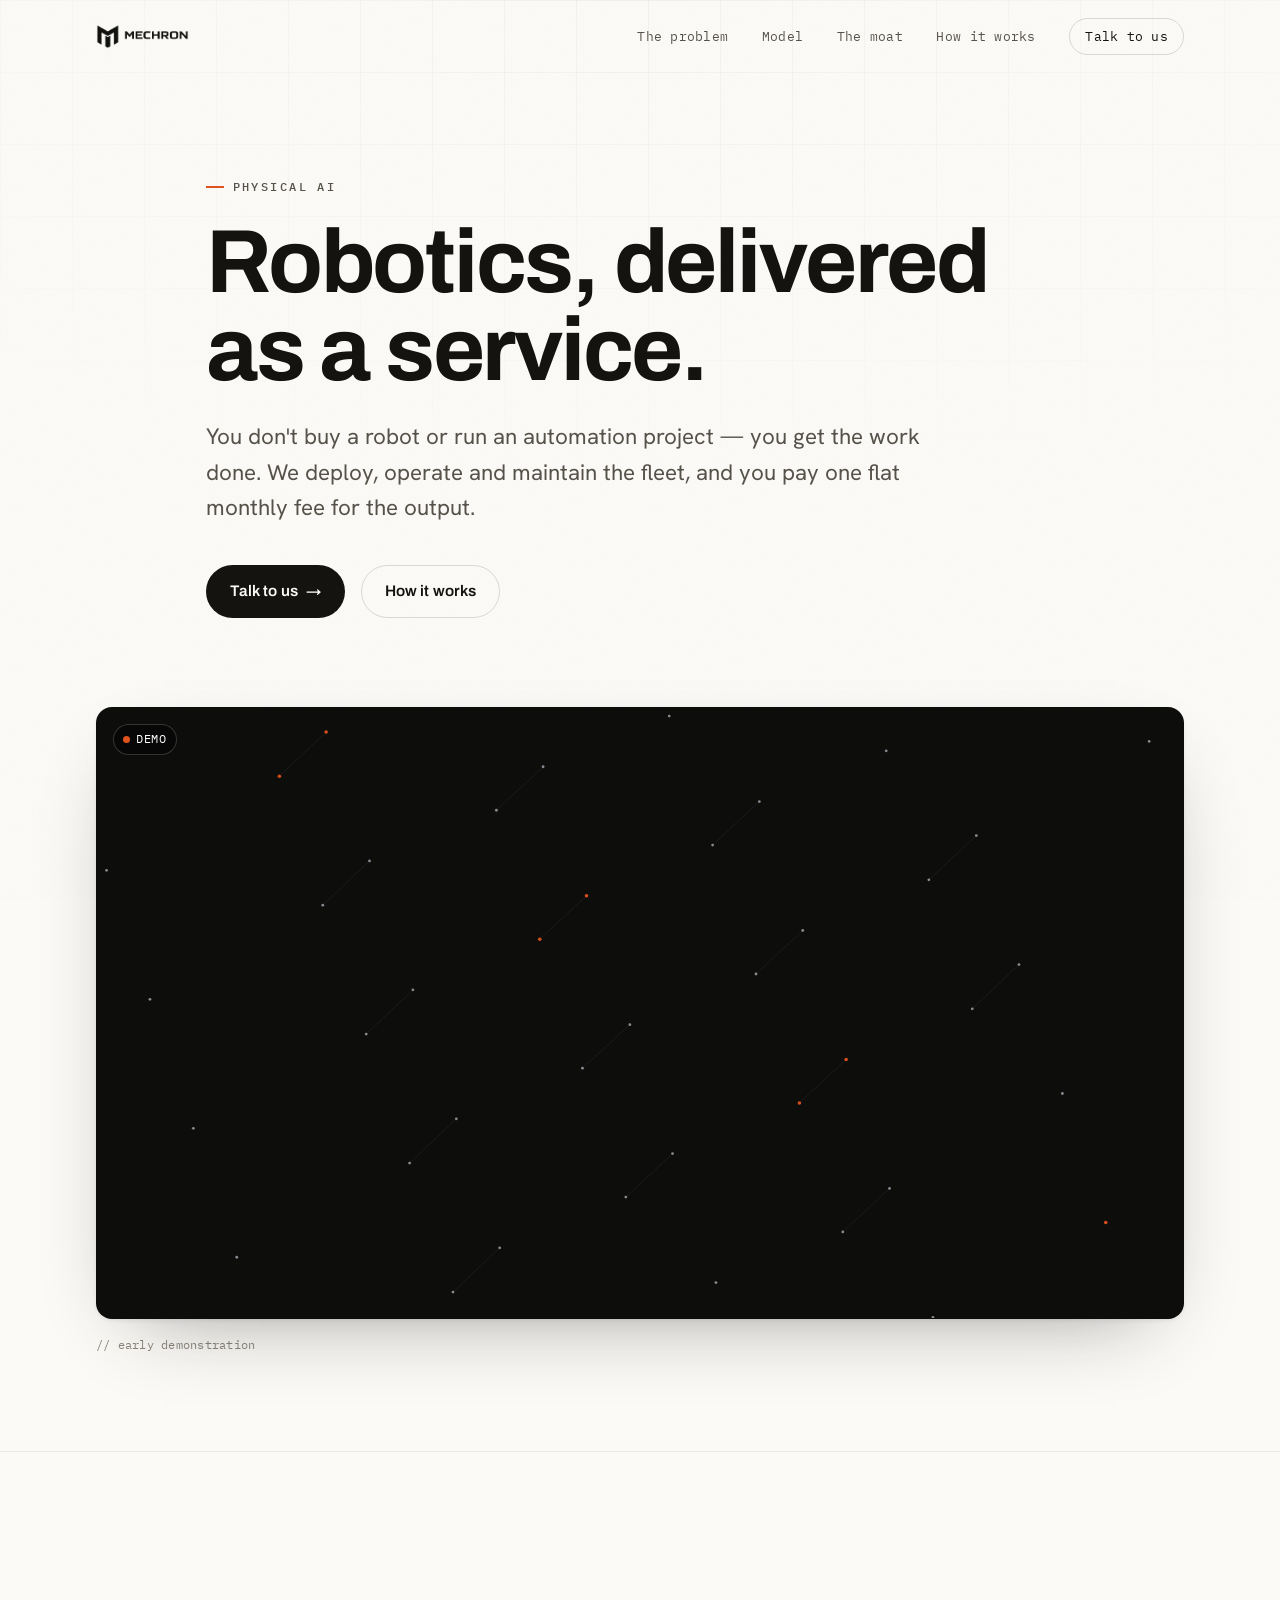
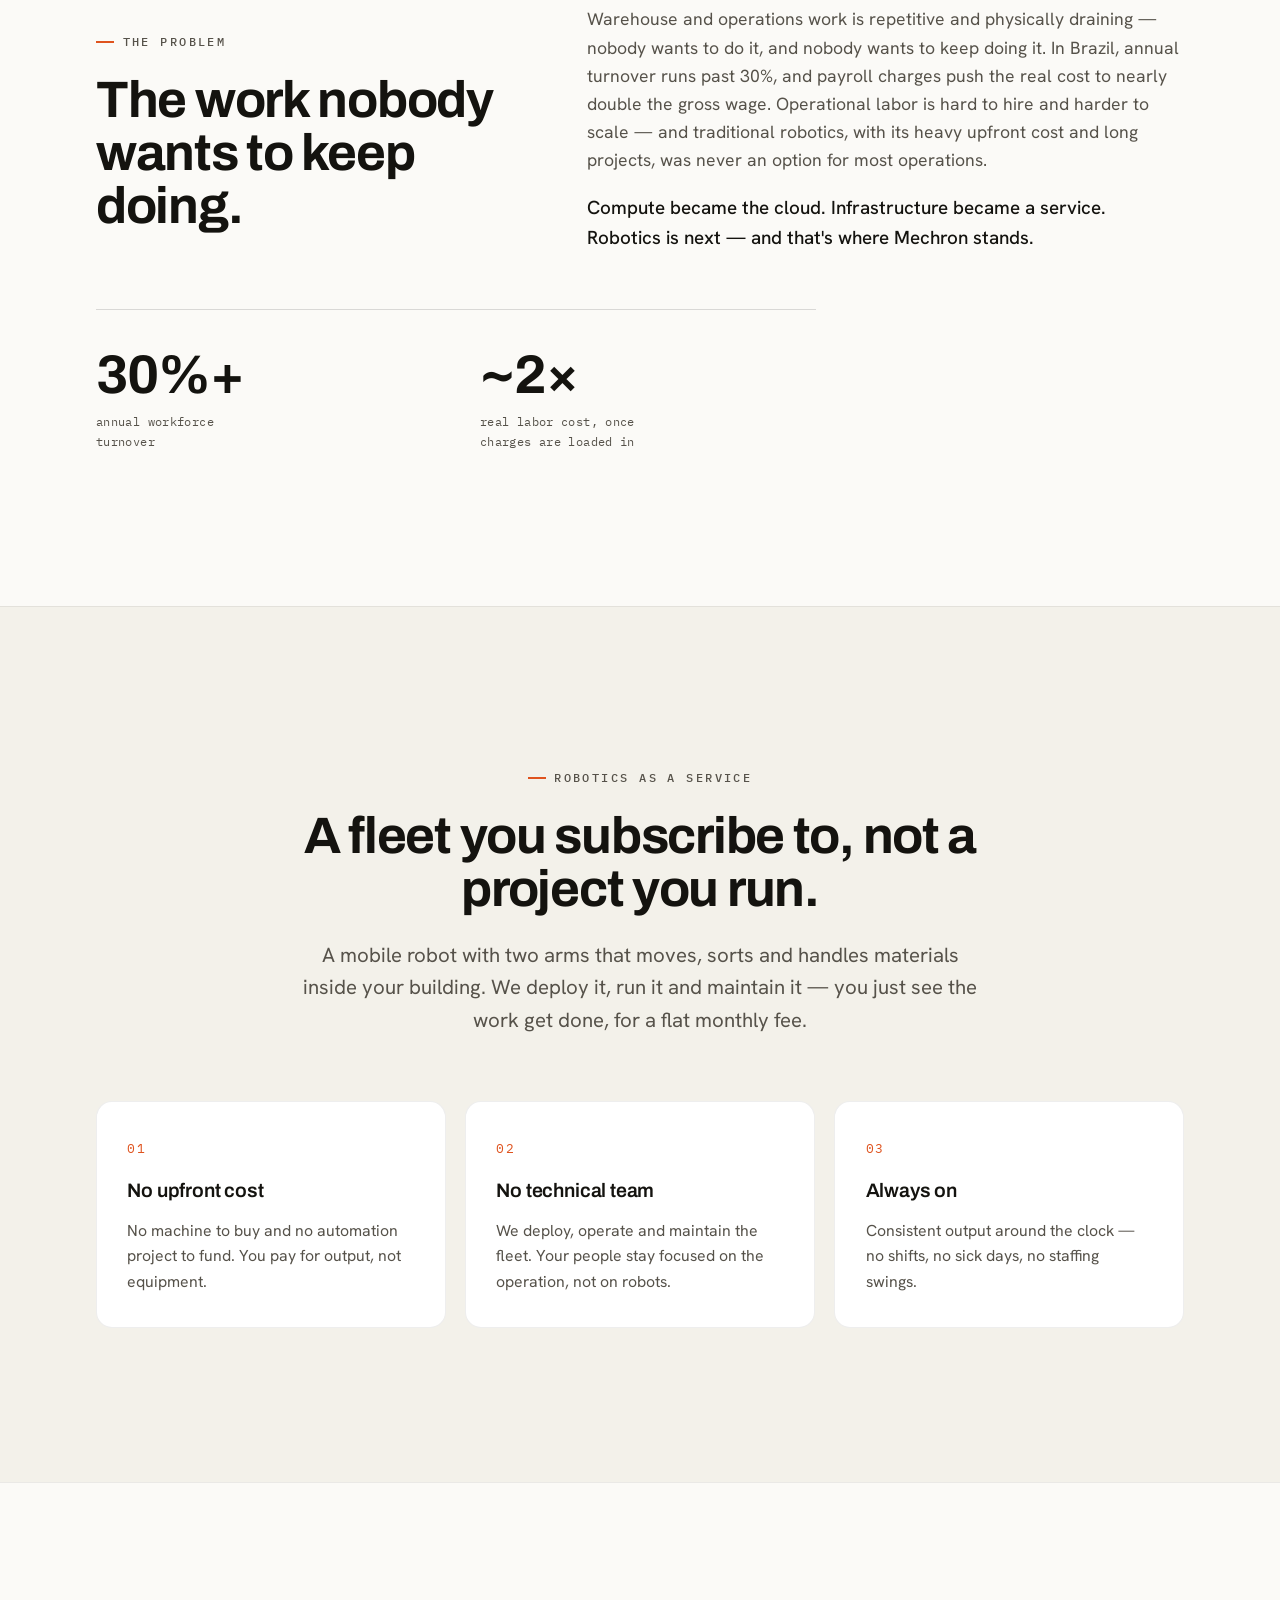
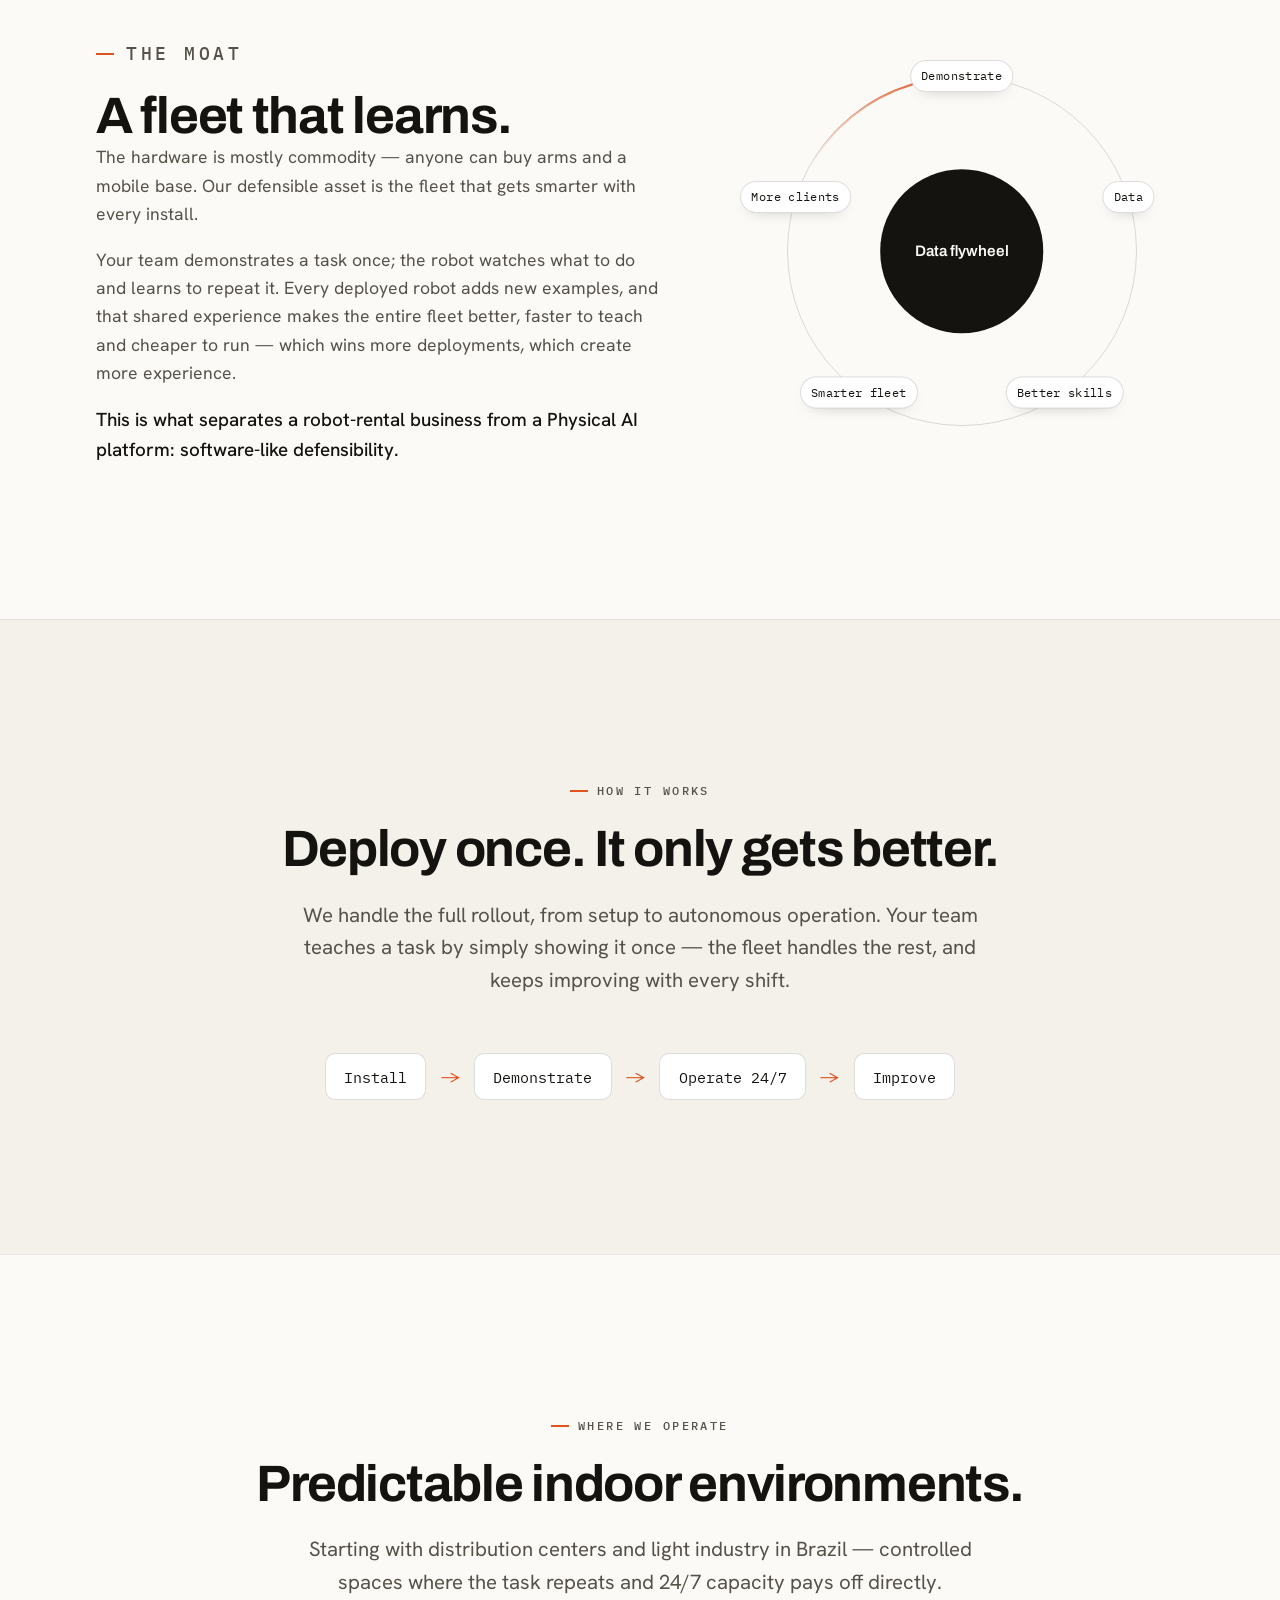
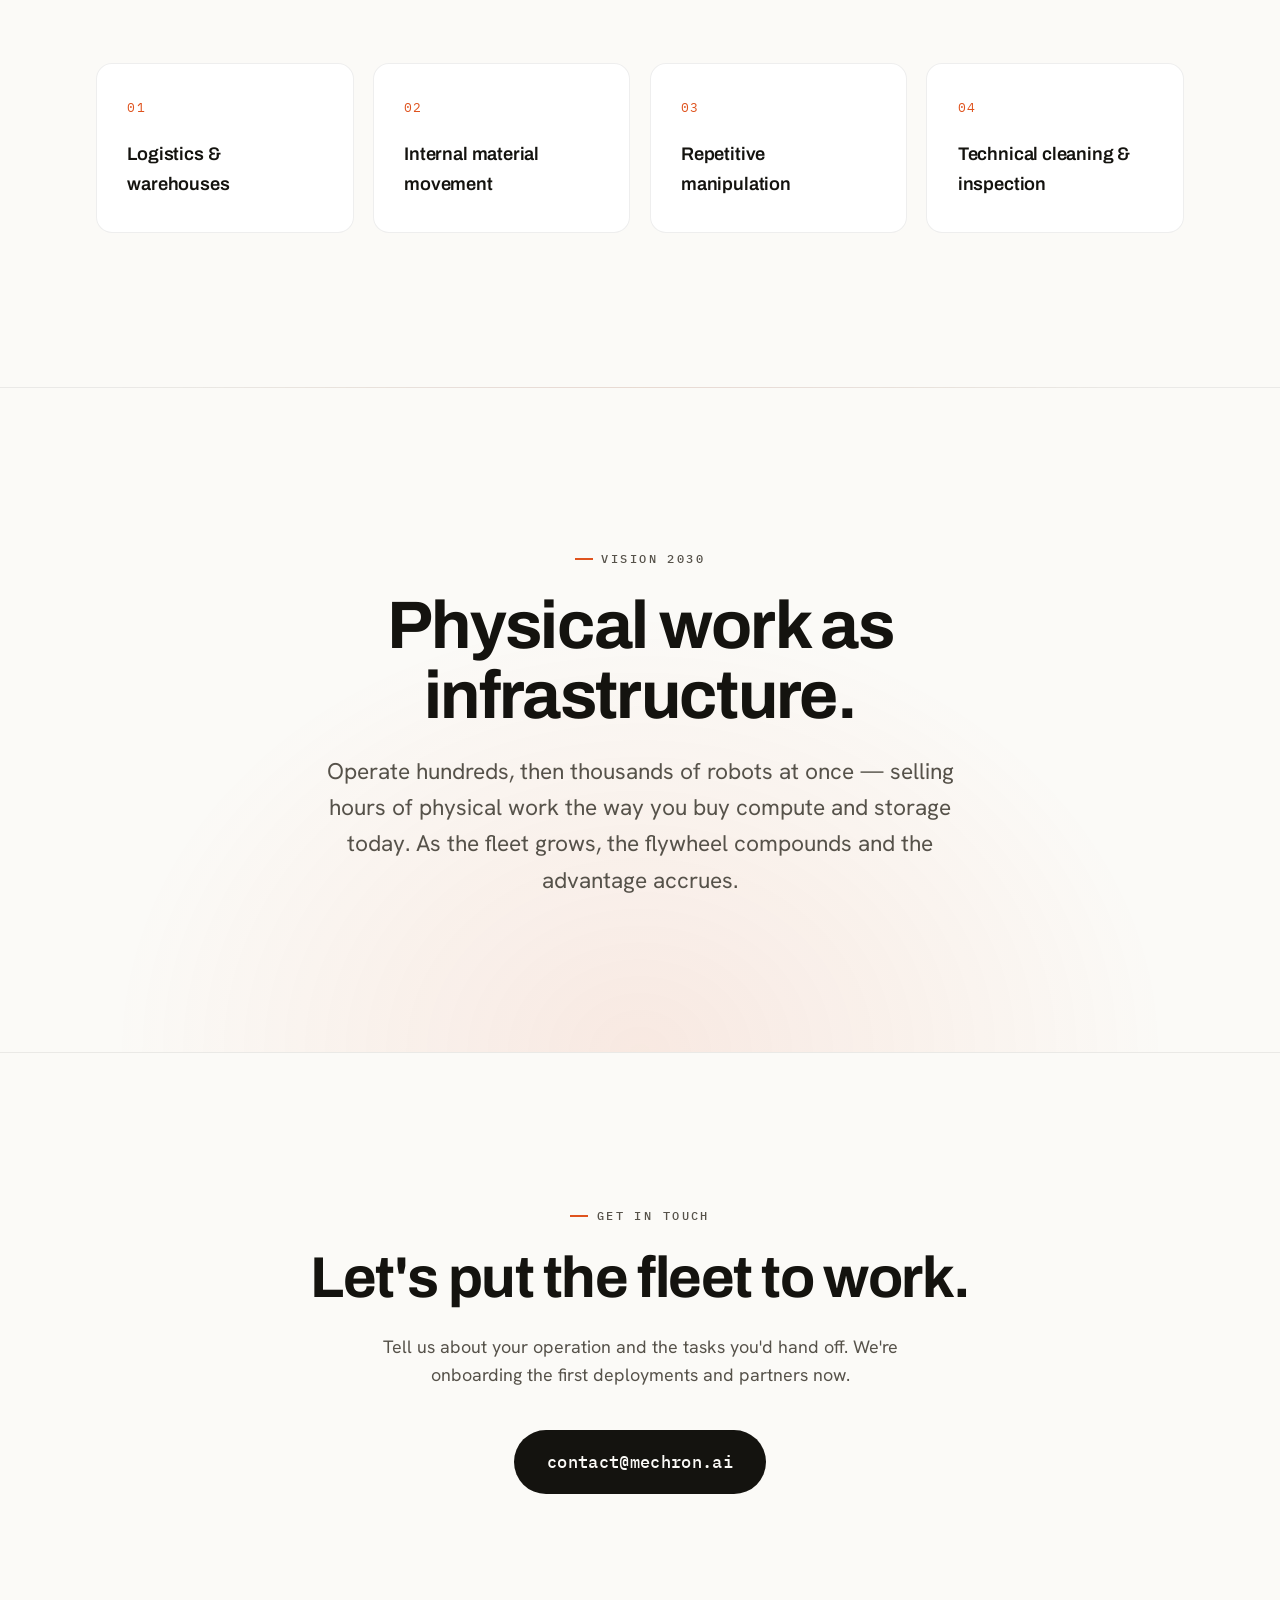
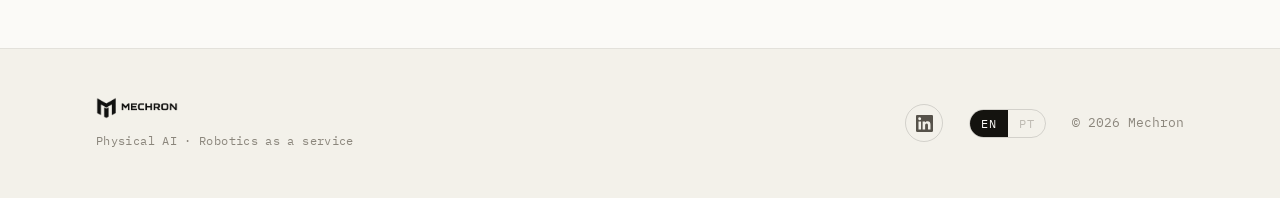
==== commit b073d917: "minor update" ====
--- a/index.html
+++ b/index.html
@@ -91,15 +91,27 @@
 
         <!-- ===================== PROBLEM ===================== -->
         <section class="section" id="problem">
-            <div class="container section__split reveal">
-                <div class="section__head">
-                    <p class="eyebrow"><span class="tick"></span><span data-i18n="problem.eyebrow">The problem</span></p>
-                    <h2 class="section__title" data-i18n="problem.title">Physical work is still done by hand.</h2>
-                </div>
-                <div class="section__body">
-                    <p data-i18n="problem.body1">Not for lack of technology. Traditional robotics demands heavy upfront capital, long projects and complex integration — so physical automation stays out of reach for most operations, which have neither the capital nor the team to run a robotics project from scratch.</p>
-                    <p class="lead" data-i18n="problem.body2">Compute became the cloud. Infrastructure became a service. Robotics is next — and that's where Mechron stands.</p>
-                </div>
+            <div class="container reveal">
+                <div class="section__split">
+                    <div class="section__head">
+                        <p class="eyebrow"><span class="tick"></span><span data-i18n="problem.eyebrow">The problem</span></p>
+                        <h2 class="section__title" data-i18n="problem.title">The work nobody wants to keep doing.</h2>
+                    </div>
+                    <div class="section__body">
+                        <p data-i18n="problem.body1">Warehouse and operations work is repetitive and physically draining — nobody wants to do it, and nobody wants to keep doing it. In Brazil, annual turnover runs past 30%, and payroll charges push the real cost to nearly double the gross wage. Operational labor is hard to hire and harder to scale — and traditional robotics, with its heavy upfront cost and long projects, was never an option for most operations.</p>
+                        <p class="lead" data-i18n="problem.body2">Compute became the cloud. Infrastructure became a service. Robotics is next — and that's where Mechron stands.</p>
+                    </div>
+                </div>
+                <ul class="stats">
+                    <li class="stat">
+                        <span class="stat__num" data-i18n="problem.stat1num">30%+</span>
+                        <span class="stat__label" data-i18n="problem.stat1label">annual workforce turnover</span>
+                    </li>
+                    <li class="stat">
+                        <span class="stat__num" data-i18n="problem.stat2num">~2×</span>
+                        <span class="stat__label" data-i18n="problem.stat2label">real labor cost, once charges are loaded in</span>
+                    </li>
+                </ul>
             </div>
         </section>
 
@@ -180,7 +192,7 @@
                 <div class="section__head section__head--center reveal">
                     <p class="eyebrow"><span class="tick"></span><span data-i18n="apps.eyebrow">Where we operate</span></p>
                     <h2 class="section__title" data-i18n="apps.title">Predictable indoor environments.</h2>
-                    <p class="section__intro" data-i18n="apps.intro">Controlled spaces where the task repeats and 24/7 operational capacity pays off directly.</p>
+                    <p class="section__intro" data-i18n="apps.intro">Starting with distribution centers and light industry in Brazil — controlled spaces where the task repeats and 24/7 capacity pays off directly.</p>
                 </div>
                 <div class="cards cards--4 reveal">
                     <article class="card card--app">
--- a/style.css
+++ b/style.css
@@ -512,6 +512,36 @@
 /* =========================================================
    FOOTER
    ========================================================= */
+/* ---------- stat callouts ---------- */
+.stats {
+    list-style: none;
+    display: grid;
+    grid-template-columns: repeat(2, 1fr);
+    gap: clamp(1.5rem, 4vw, 3rem);
+    max-width: 720px;
+    margin-top: clamp(2.5rem, 5vw, 3.5rem);
+    padding-top: clamp(1.8rem, 4vw, 2.4rem);
+    border-top: 1px solid var(--line);
+}
+.stat__num {
+    display: block;
+    font-family: var(--font-head);
+    font-weight: 700;
+    font-size: clamp(2.4rem, 5vw, 3.4rem);
+    line-height: 1;
+    letter-spacing: -0.02em;
+    color: var(--ink);
+}
+.stat__label {
+    display: block;
+    margin-top: 0.6rem;
+    font-family: var(--font-mono);
+    font-size: 0.78rem;
+    letter-spacing: 0.03em;
+    color: var(--ink-soft);
+    max-width: 26ch;
+}
+
 .footer { padding-block: 3rem; background: var(--bg-alt); border-top: 1px solid var(--line-soft); }
 .footer__inner {
     display: flex;
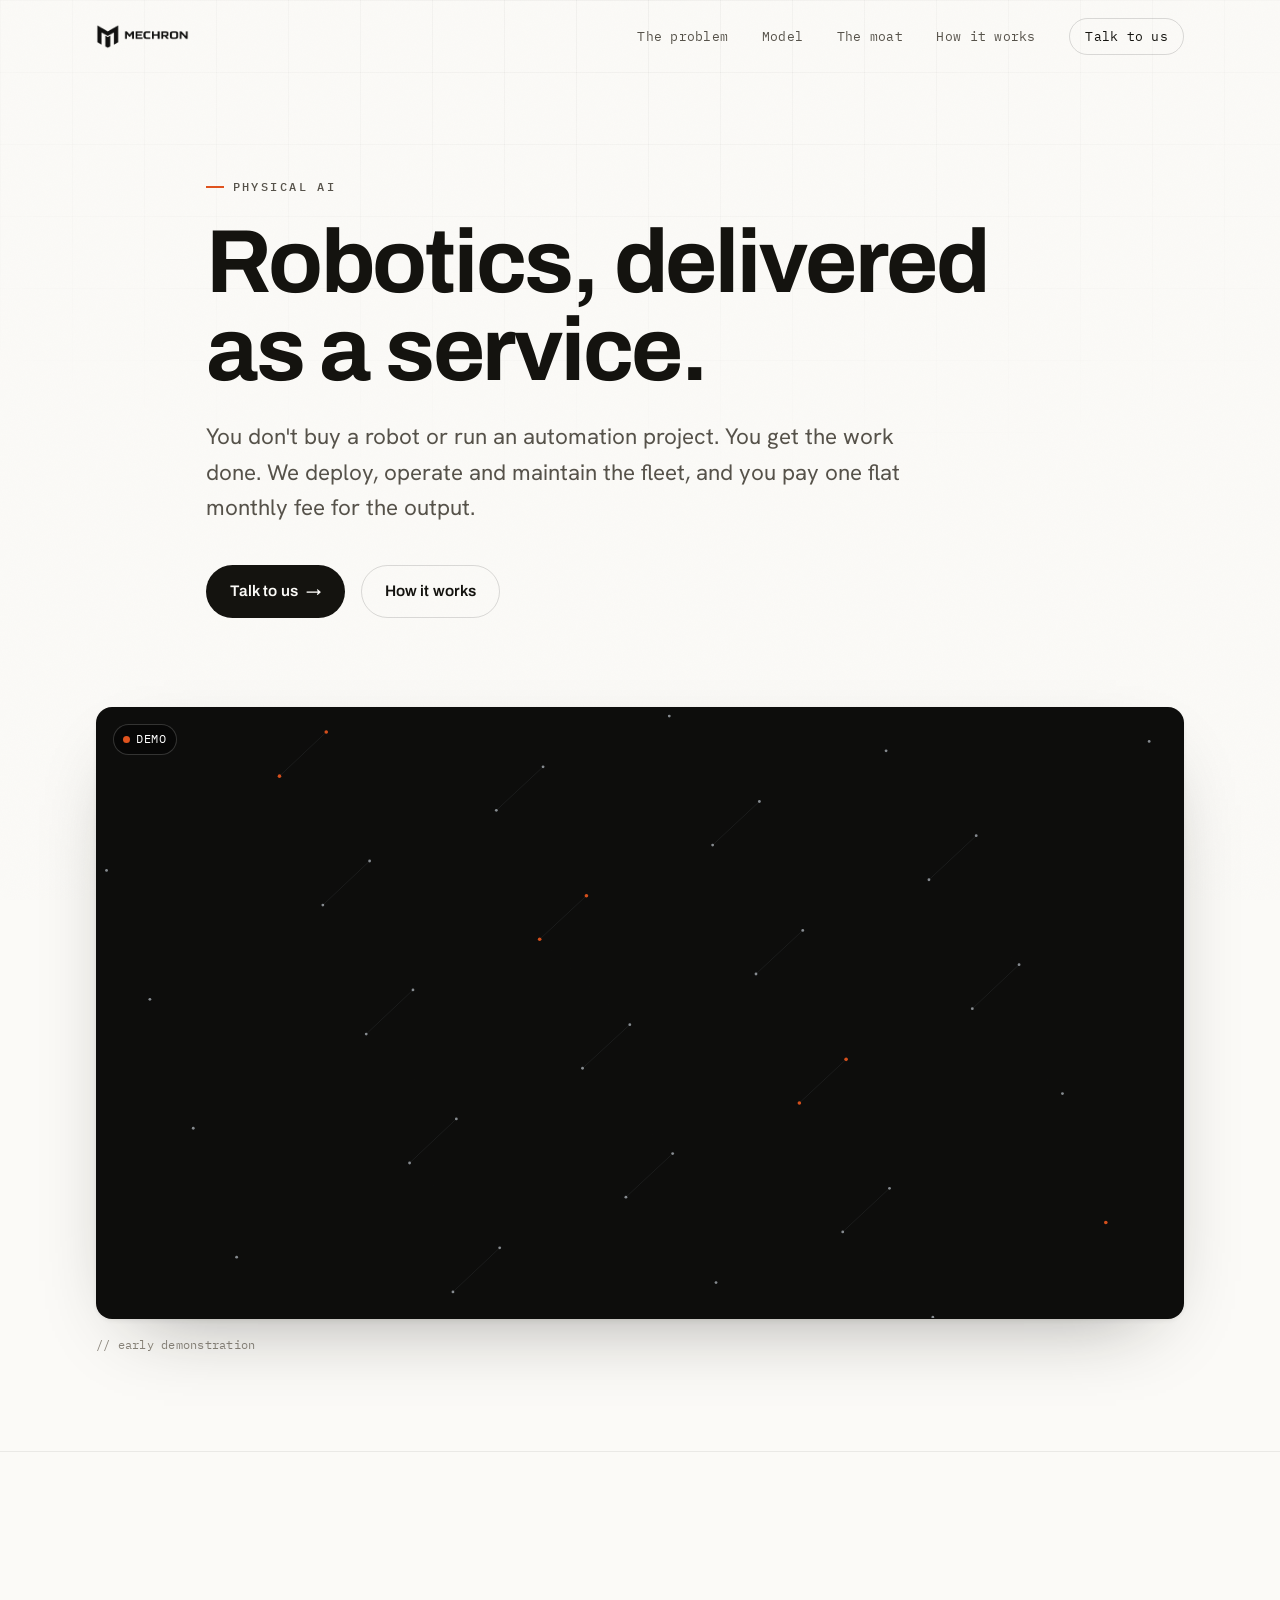
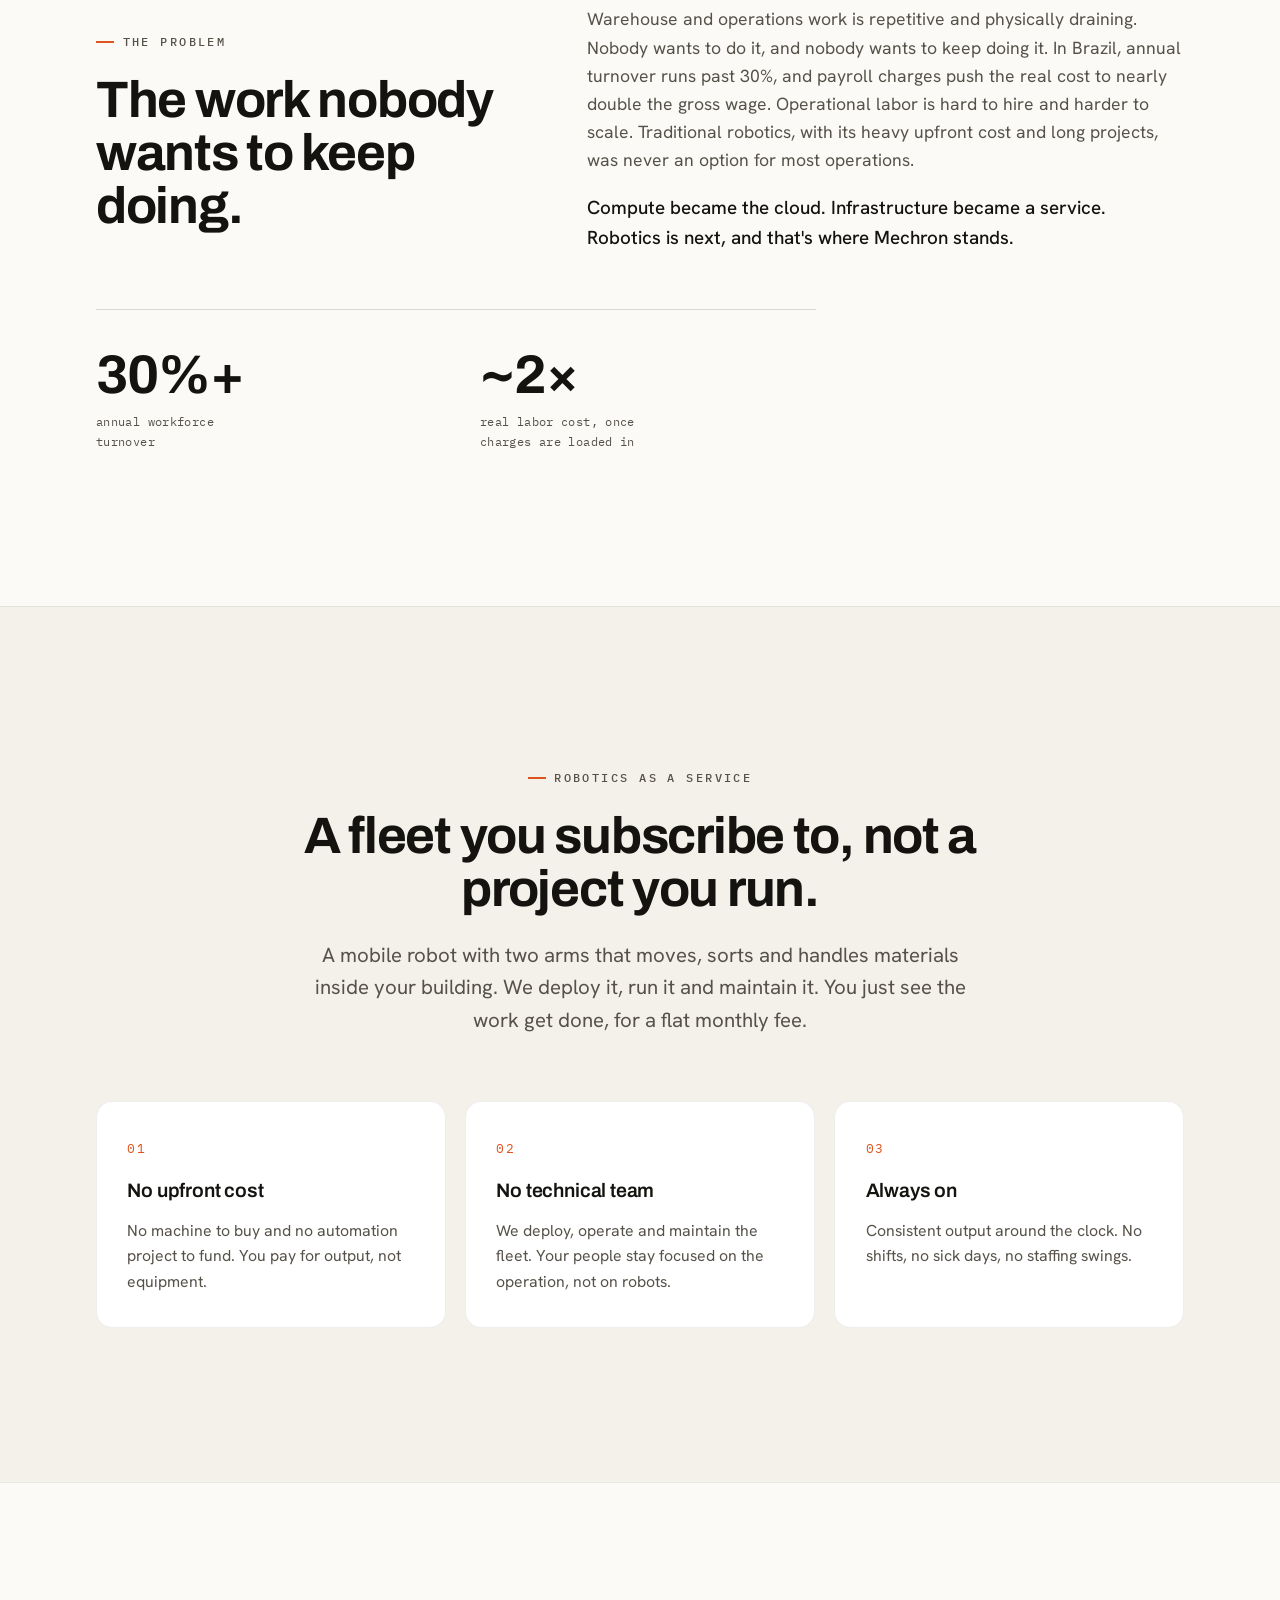
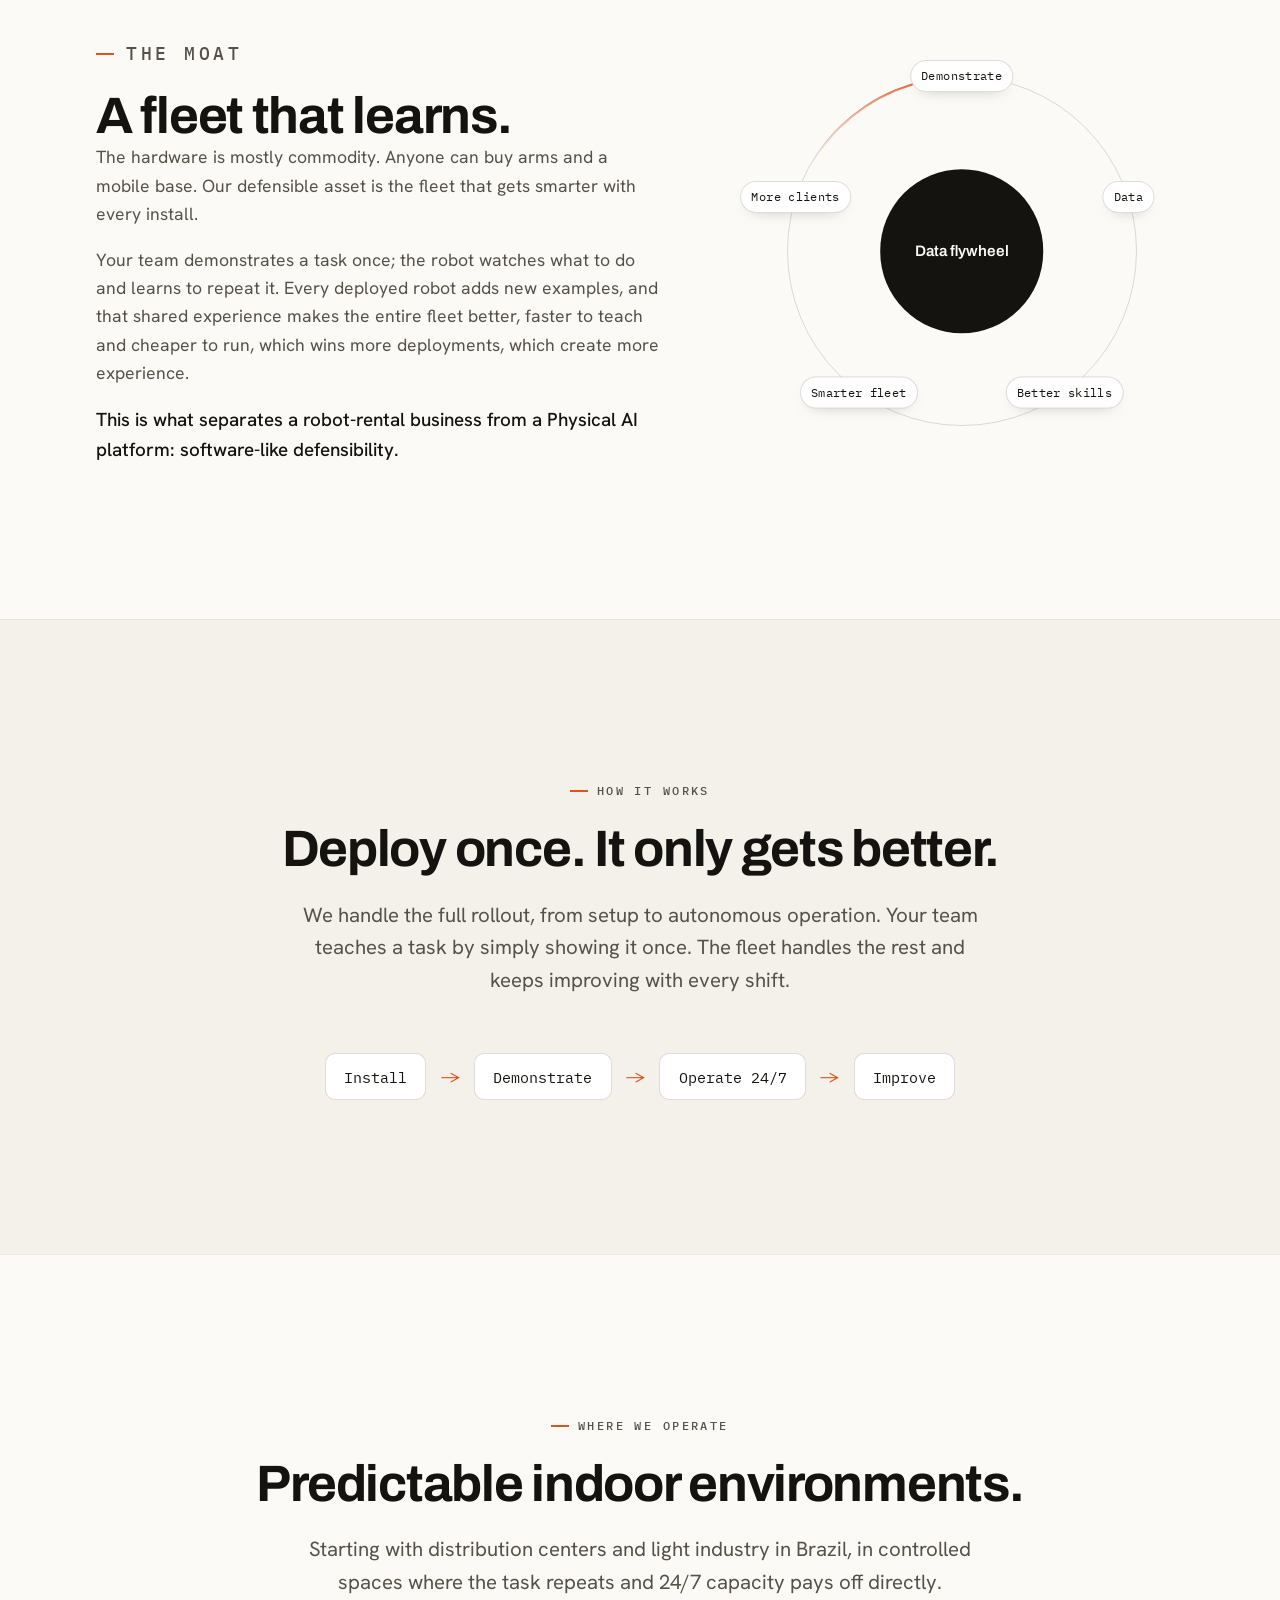
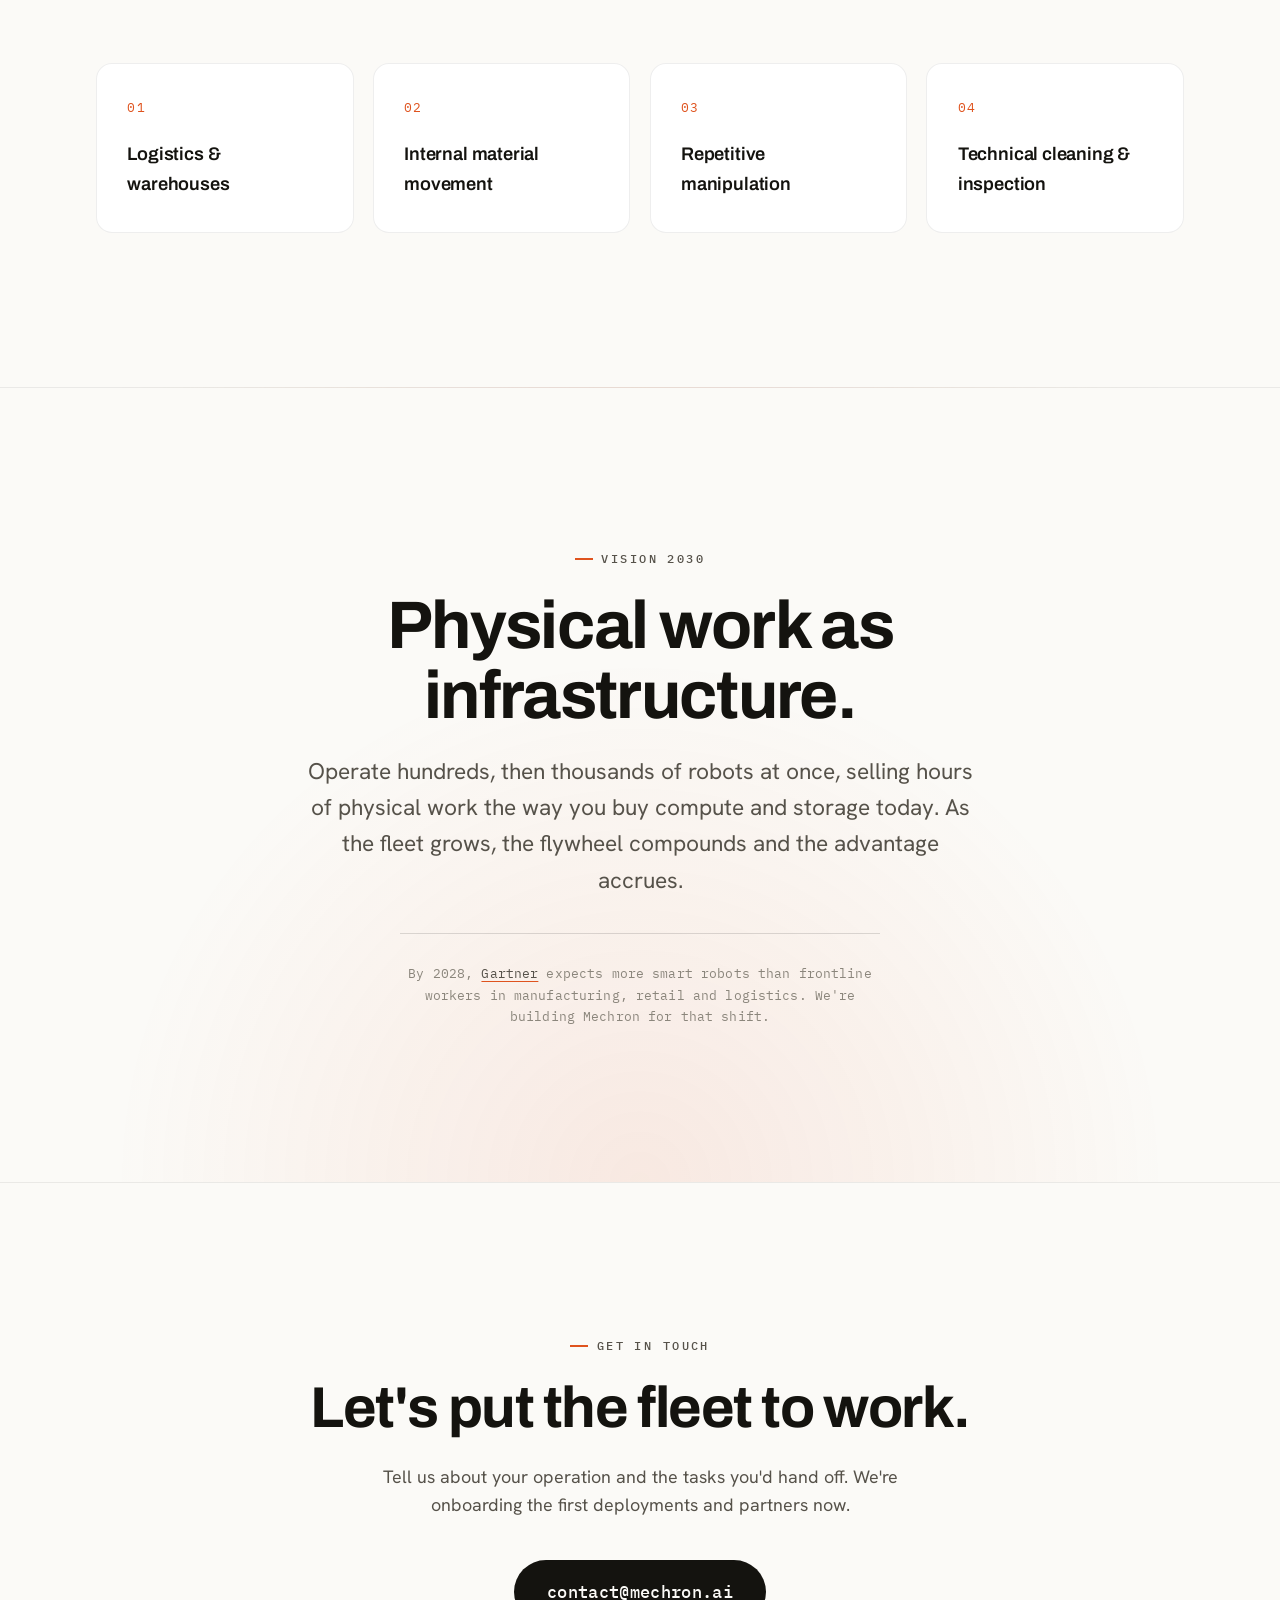
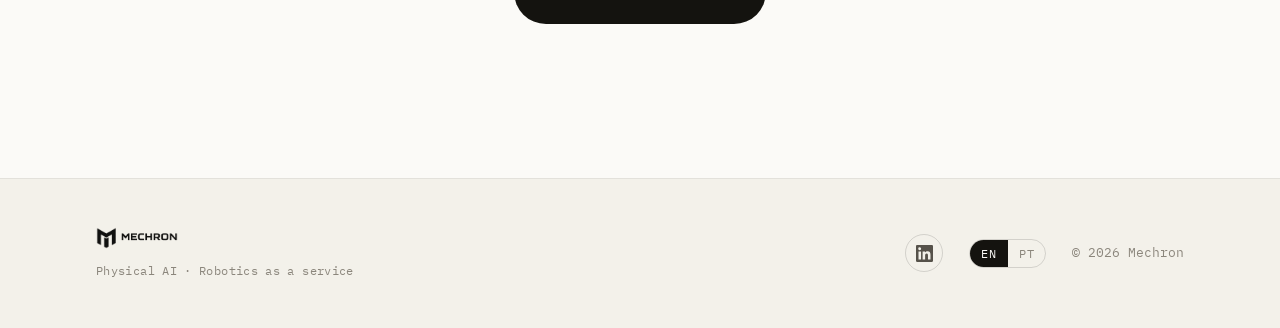
==== commit 192406f5: "fix OG image and added PT version" ====
--- a/index.html
+++ b/index.html
@@ -4,20 +4,20 @@
     <meta charset="UTF-8">
     <meta name="viewport" content="width=device-width, initial-scale=1.0">
     <link rel="icon" type="image/png" href="icon.png">
-    <title>Mechron — Physical AI, delivered as a service</title>
-    <meta name="description" content="Mechron is a Physical AI company. We install, operate and maintain a fleet of robots that does the physical work — billed as continuous operational capacity. Robotics as a service.">
+    <title>Mechron · Physical AI, delivered as a service</title>
+    <meta name="description" content="Mechron is a Physical AI company. We install, operate and maintain a fleet of robots that does the physical work, billed as continuous operational capacity. Robotics as a service.">
     <meta name="keywords" content="Mechron, Physical AI, robotics as a service, RaaS, robot labor, robotics, fleet, automation">
 
     <!-- Open Graph -->
     <meta property="og:type" content="website">
-    <meta property="og:title" content="Mechron — Physical AI, delivered as a service">
-    <meta property="og:description" content="We don't sell robots. We install, operate and maintain a fleet that does the physical work — a fleet that gets smarter with every install.">
+    <meta property="og:title" content="Mechron · Physical AI, delivered as a service">
+    <meta property="og:description" content="We don't sell robots. We install, operate and maintain a fleet that does the physical work. A fleet that gets smarter with every install.">
     <meta property="og:url" content="https://mechron.ai">
-    <meta property="og:image" content="https://mechron.ai/assets/og.png">
+    <meta property="og:image" content="https://mechron.ai/assets/og.png?v=2">
     <meta property="og:image:width" content="1200">
     <meta property="og:image:height" content="630">
     <meta name="twitter:card" content="summary_large_image">
-    <meta name="twitter:image" content="https://mechron.ai/assets/og.png">
+    <meta name="twitter:image" content="https://mechron.ai/assets/og.png?v=2">
 
     <link rel="preconnect" href="https://fonts.googleapis.com">
     <link rel="preconnect" href="https://fonts.gstatic.com" crossorigin>
@@ -33,7 +33,7 @@
     <!-- ===================== NAV ===================== -->
     <header class="nav" id="nav">
         <div class="nav__inner">
-            <a href="#top" class="nav__brand" aria-label="Mechron — home">
+            <a href="#top" class="nav__brand" aria-label="Mechron home">
                 <img src="assets/mechron-logo-ink.png" alt="Mechron" class="nav__logo">
             </a>
             <nav class="nav__links" aria-label="Primary">
@@ -63,7 +63,7 @@
                 <div class="hero__copy">
                     <p class="eyebrow"><span class="tick"></span><span data-i18n="hero.eyebrow">Physical AI</span></p>
                     <h1 class="hero__title" data-i18n="hero.title">Robotics, delivered as a service.</h1>
-                    <p class="hero__subtitle" data-i18n="hero.subtitle">You don't buy a robot or run an automation project — you get the work done. We deploy, operate and maintain the fleet, and you pay one flat monthly fee for the output.</p>
+                    <p class="hero__subtitle" data-i18n="hero.subtitle">You don't buy a robot or run an automation project. You get the work done. We deploy, operate and maintain the fleet, and you pay one flat monthly fee for the output.</p>
                     <div class="hero__actions">
                         <a href="#contact" class="btn btn--primary" data-i18n="hero.ctaPrimary">Talk to us <span aria-hidden="true">→</span></a>
                         <a href="#model" class="btn btn--ghost" data-i18n="hero.ctaSecondary">How it works</a>
@@ -98,8 +98,8 @@
                         <h2 class="section__title" data-i18n="problem.title">The work nobody wants to keep doing.</h2>
                     </div>
                     <div class="section__body">
-                        <p data-i18n="problem.body1">Warehouse and operations work is repetitive and physically draining — nobody wants to do it, and nobody wants to keep doing it. In Brazil, annual turnover runs past 30%, and payroll charges push the real cost to nearly double the gross wage. Operational labor is hard to hire and harder to scale — and traditional robotics, with its heavy upfront cost and long projects, was never an option for most operations.</p>
-                        <p class="lead" data-i18n="problem.body2">Compute became the cloud. Infrastructure became a service. Robotics is next — and that's where Mechron stands.</p>
+                        <p data-i18n="problem.body1">Warehouse and operations work is repetitive and physically draining. Nobody wants to do it, and nobody wants to keep doing it. In Brazil, annual turnover runs past 30%, and payroll charges push the real cost to nearly double the gross wage. Operational labor is hard to hire and harder to scale. Traditional robotics, with its heavy upfront cost and long projects, was never an option for most operations.</p>
+                        <p class="lead" data-i18n="problem.body2">Compute became the cloud. Infrastructure became a service. Robotics is next, and that's where Mechron stands.</p>
                     </div>
                 </div>
                 <ul class="stats">
@@ -121,7 +121,7 @@
                 <div class="section__head section__head--center reveal">
                     <p class="eyebrow"><span class="tick"></span><span data-i18n="model.eyebrow">Robotics as a service</span></p>
                     <h2 class="section__title" data-i18n="model.title">A fleet you subscribe to, not a project you run.</h2>
-                    <p class="section__intro" data-i18n="model.intro">A mobile robot with two arms that moves, sorts and handles materials inside your building. We deploy it, run it and maintain it — you just see the work get done, for a flat monthly fee.</p>
+                    <p class="section__intro" data-i18n="model.intro">A mobile robot with two arms that moves, sorts and handles materials inside your building. We deploy it, run it and maintain it. You just see the work get done, for a flat monthly fee.</p>
                 </div>
                 <div class="cards cards--3 reveal">
                     <article class="card">
@@ -137,7 +137,7 @@
                     <article class="card">
                         <span class="card__index">03</span>
                         <h3 class="card__title" data-i18n="model.card3.title">Always on</h3>
-                        <p class="card__text" data-i18n="model.card3.text">Consistent output around the clock — no shifts, no sick days, no staffing swings.</p>
+                        <p class="card__text" data-i18n="model.card3.text">Consistent output around the clock. No shifts, no sick days, no staffing swings.</p>
                     </article>
                 </div>
             </div>
@@ -149,8 +149,8 @@
                 <div class="section__body">
                     <p class="eyebrow"><span class="tick"></span><span data-i18n="moat.eyebrow">The moat</span></p>
                     <h2 class="section__title" data-i18n="moat.title">A fleet that learns.</h2>
-                    <p data-i18n="moat.body1">The hardware is mostly commodity — anyone can buy arms and a mobile base. Our defensible asset is the fleet that gets smarter with every install.</p>
-                    <p data-i18n="moat.body2">Your team demonstrates a task once; the robot watches what to do and learns to repeat it. Every deployed robot adds new examples, and that shared experience makes the entire fleet better, faster to teach and cheaper to run — which wins more deployments, which create more experience.</p>
+                    <p data-i18n="moat.body1">The hardware is mostly commodity. Anyone can buy arms and a mobile base. Our defensible asset is the fleet that gets smarter with every install.</p>
+                    <p data-i18n="moat.body2">Your team demonstrates a task once; the robot watches what to do and learns to repeat it. Every deployed robot adds new examples, and that shared experience makes the entire fleet better, faster to teach and cheaper to run, which wins more deployments, which create more experience.</p>
                     <p class="lead" data-i18n="moat.body3">This is what separates a robot-rental business from a Physical AI platform: software-like defensibility.</p>
                 </div>
                 <div class="flywheel" aria-hidden="true">
@@ -172,7 +172,7 @@
                 <div class="section__head section__head--center reveal">
                     <p class="eyebrow eyebrow--center"><span class="tick"></span><span data-i18n="tech.eyebrow">How it works</span></p>
                     <h2 class="section__title" data-i18n="tech.title">Deploy once. It only gets better.</h2>
-                    <p class="section__intro" data-i18n="tech.intro">We handle the full rollout, from setup to autonomous operation. Your team teaches a task by simply showing it once — the fleet handles the rest, and keeps improving with every shift.</p>
+                    <p class="section__intro" data-i18n="tech.intro">We handle the full rollout, from setup to autonomous operation. Your team teaches a task by simply showing it once. The fleet handles the rest and keeps improving with every shift.</p>
                 </div>
                 <div class="pipeline reveal" aria-label="How a Mechron deployment works">
                     <span class="pipeline__step" data-i18n="tech.step1">Install</span>
@@ -192,7 +192,7 @@
                 <div class="section__head section__head--center reveal">
                     <p class="eyebrow"><span class="tick"></span><span data-i18n="apps.eyebrow">Where we operate</span></p>
                     <h2 class="section__title" data-i18n="apps.title">Predictable indoor environments.</h2>
-                    <p class="section__intro" data-i18n="apps.intro">Starting with distribution centers and light industry in Brazil — controlled spaces where the task repeats and 24/7 capacity pays off directly.</p>
+                    <p class="section__intro" data-i18n="apps.intro">Starting with distribution centers and light industry in Brazil, in controlled spaces where the task repeats and 24/7 capacity pays off directly.</p>
                 </div>
                 <div class="cards cards--4 reveal">
                     <article class="card card--app">
@@ -220,7 +220,8 @@
             <div class="container section__head section__head--center reveal">
                 <p class="eyebrow eyebrow--center"><span class="tick"></span><span data-i18n="vision.eyebrow">Vision 2030</span></p>
                 <h2 class="section__title section__title--xl" data-i18n="vision.title">Physical work as infrastructure.</h2>
-                <p class="section__intro" data-i18n="vision.intro">Operate hundreds, then thousands of robots at once — selling hours of physical work the way you buy compute and storage today. As the fleet grows, the flywheel compounds and the advantage accrues.</p>
+                <p class="section__intro" data-i18n="vision.intro">Operate hundreds, then thousands of robots at once, selling hours of physical work the way you buy compute and storage today. As the fleet grows, the flywheel compounds and the advantage accrues.</p>
+                <p class="vision__cite" data-i18n="vision.cite">By 2028, <a href="https://www.gartner.com/en/supply-chain/insights/beyond-supply-chain-blog/supply-chain-leadership-through-the-lens-of-automation" target="_blank" rel="noopener noreferrer">Gartner</a> expects more smart robots than frontline workers in manufacturing, retail and logistics. We're building Mechron for that shift.</p>
             </div>
         </section>
 
@@ -248,7 +249,7 @@
                 </a>
                 <div class="lang" role="group" aria-label="Language">
                     <button class="lang__btn is-active" data-lang="en" aria-pressed="true">EN</button>
-                    <button class="lang__btn" data-lang="pt" aria-pressed="false" disabled title="Coming soon">PT</button>
+                    <button class="lang__btn" data-lang="pt" aria-pressed="false">PT</button>
                 </div>
                 <p class="footer__copy">© 2026 Mechron</p>
             </div>
--- a/style.css
+++ b/style.css
@@ -492,6 +492,25 @@
         var(--bg);
 }
 .section--vision .section__intro { font-size: clamp(1.1rem, 1.8vw, 1.42rem); }
+.vision__cite {
+    max-width: 60ch;
+    margin: clamp(1.6rem, 3vw, 2.2rem) auto 0;
+    padding-top: clamp(1.3rem, 2.5vw, 1.8rem);
+    border-top: 1px solid var(--line);
+    font-family: var(--font-mono);
+    font-size: 0.82rem;
+    line-height: 1.65;
+    letter-spacing: 0.01em;
+    color: var(--ink-faint);
+}
+.vision__cite a {
+    color: var(--ink-soft);
+    text-decoration: underline;
+    text-underline-offset: 3px;
+    text-decoration-color: var(--accent);
+    transition: color 0.2s ease;
+}
+.vision__cite a:hover { color: var(--accent); }
 
 .section--contact { text-align: center; }
 .section--contact .container { display: flex; flex-direction: column; align-items: center; }
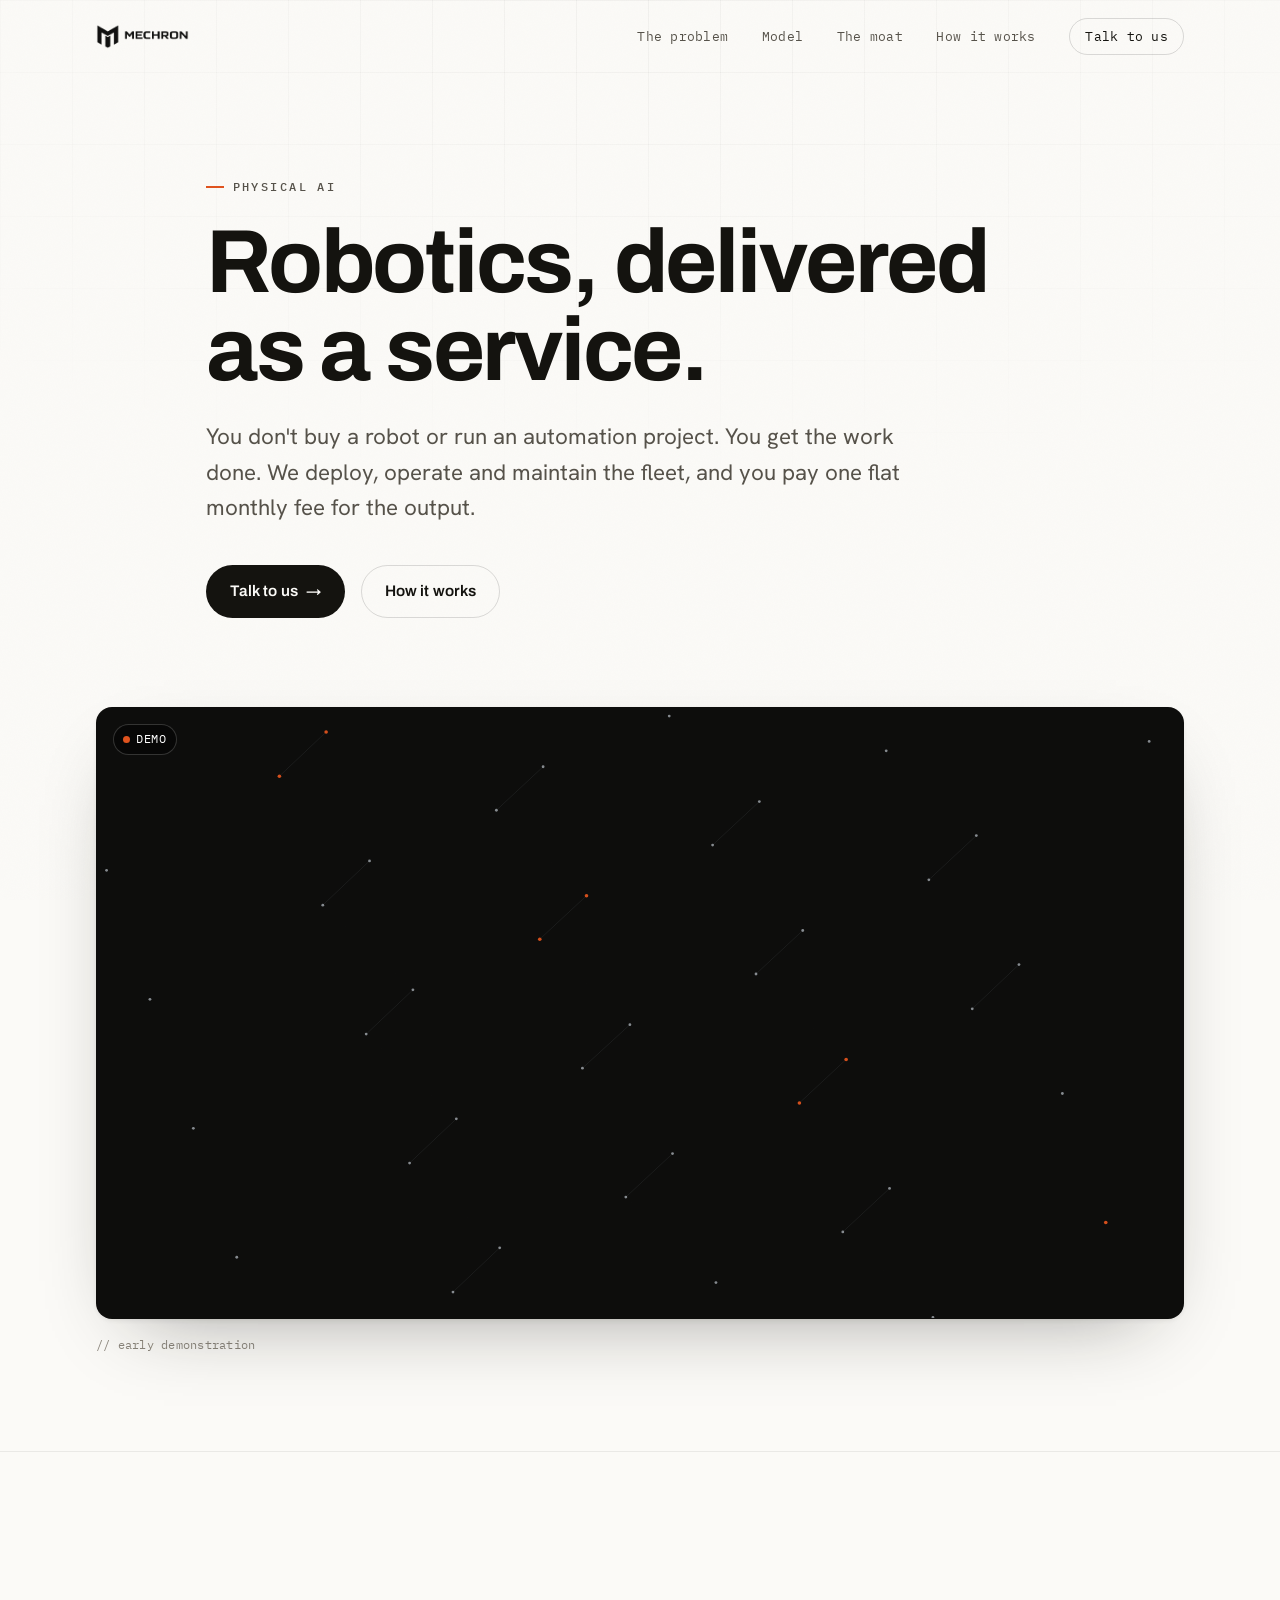
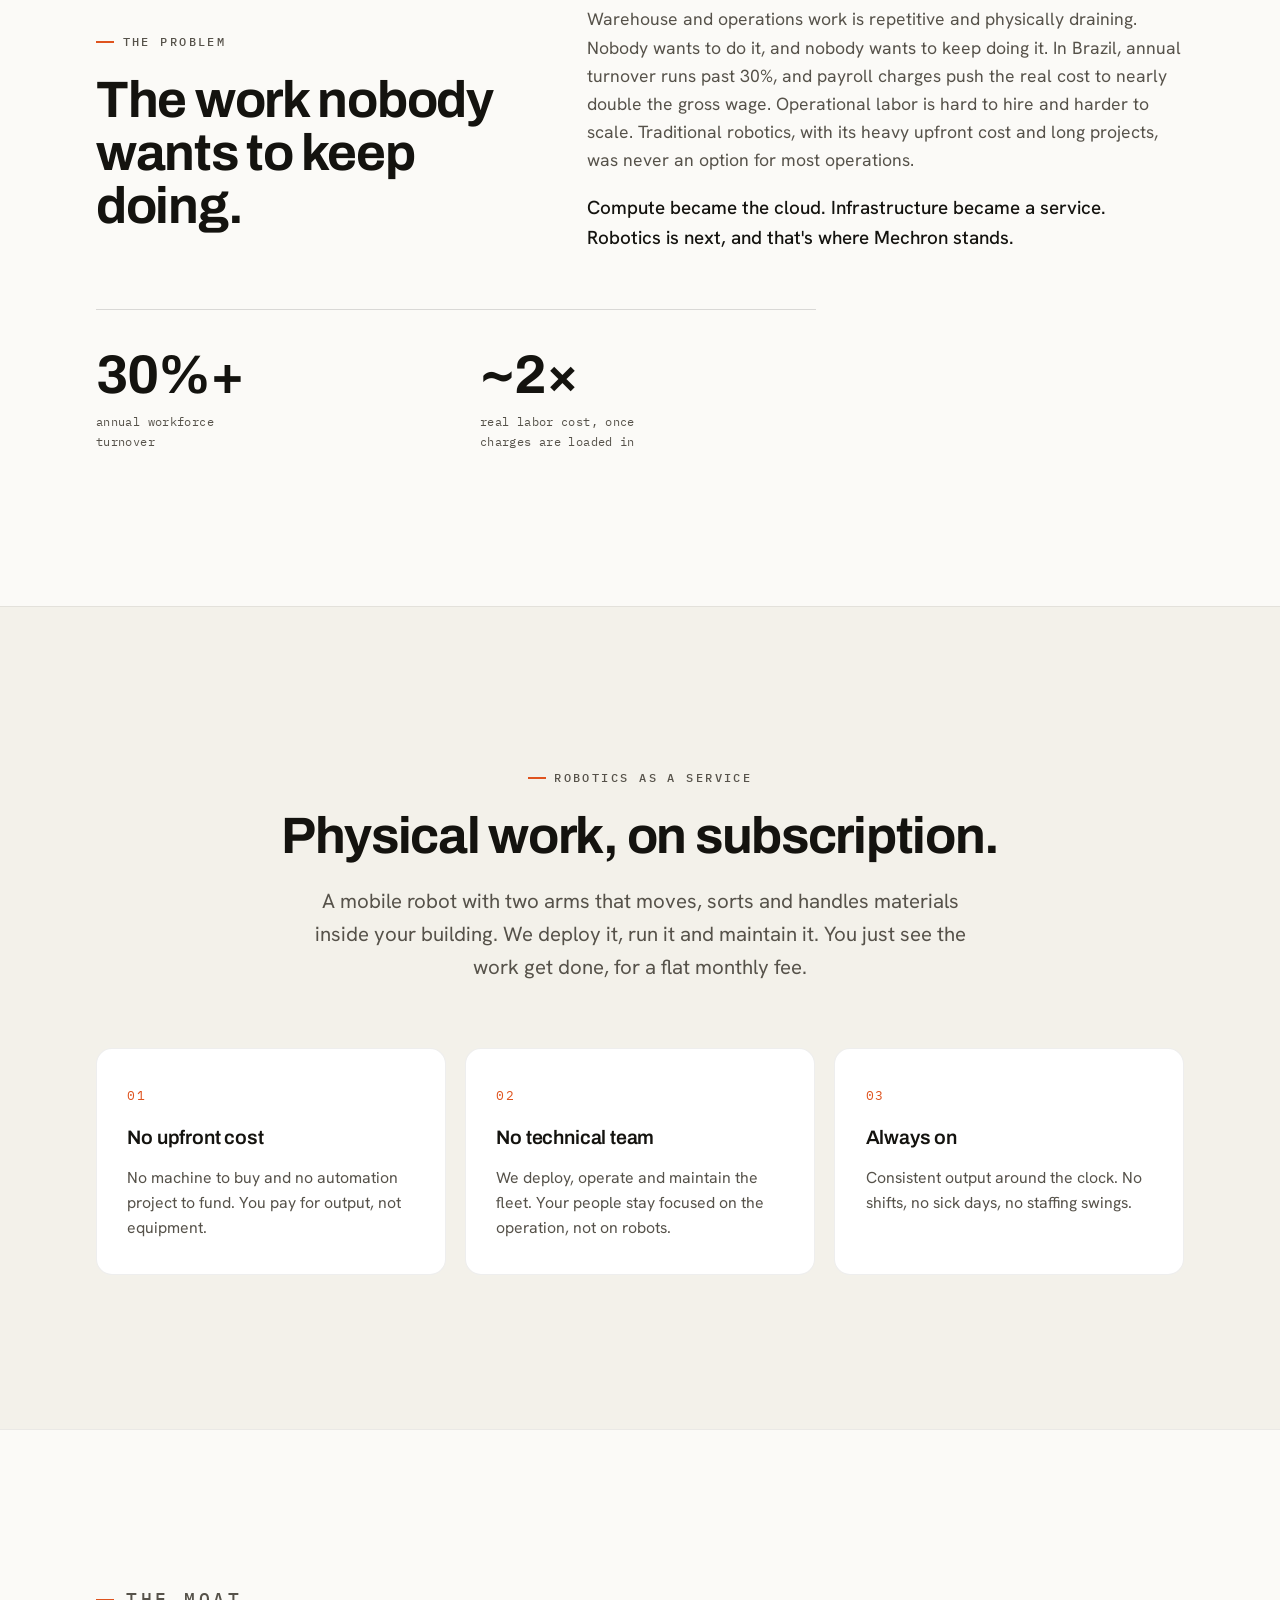
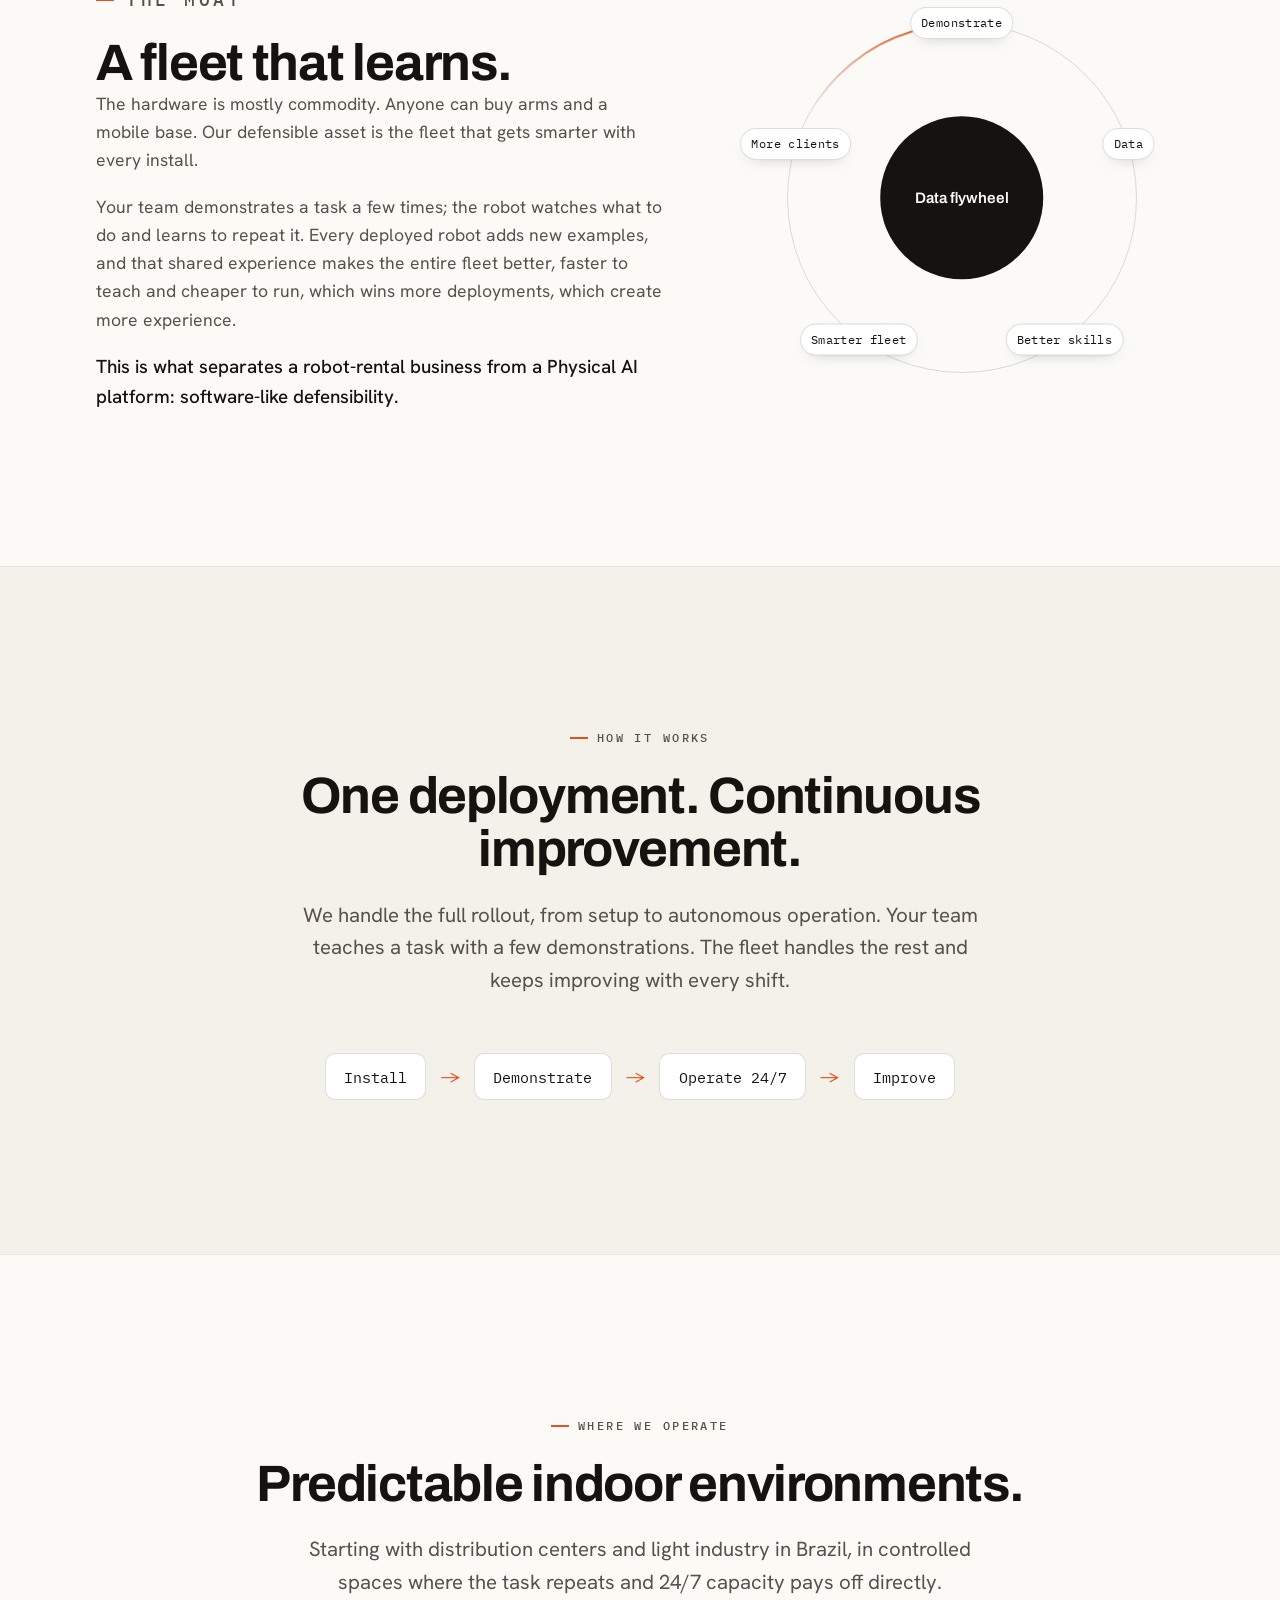
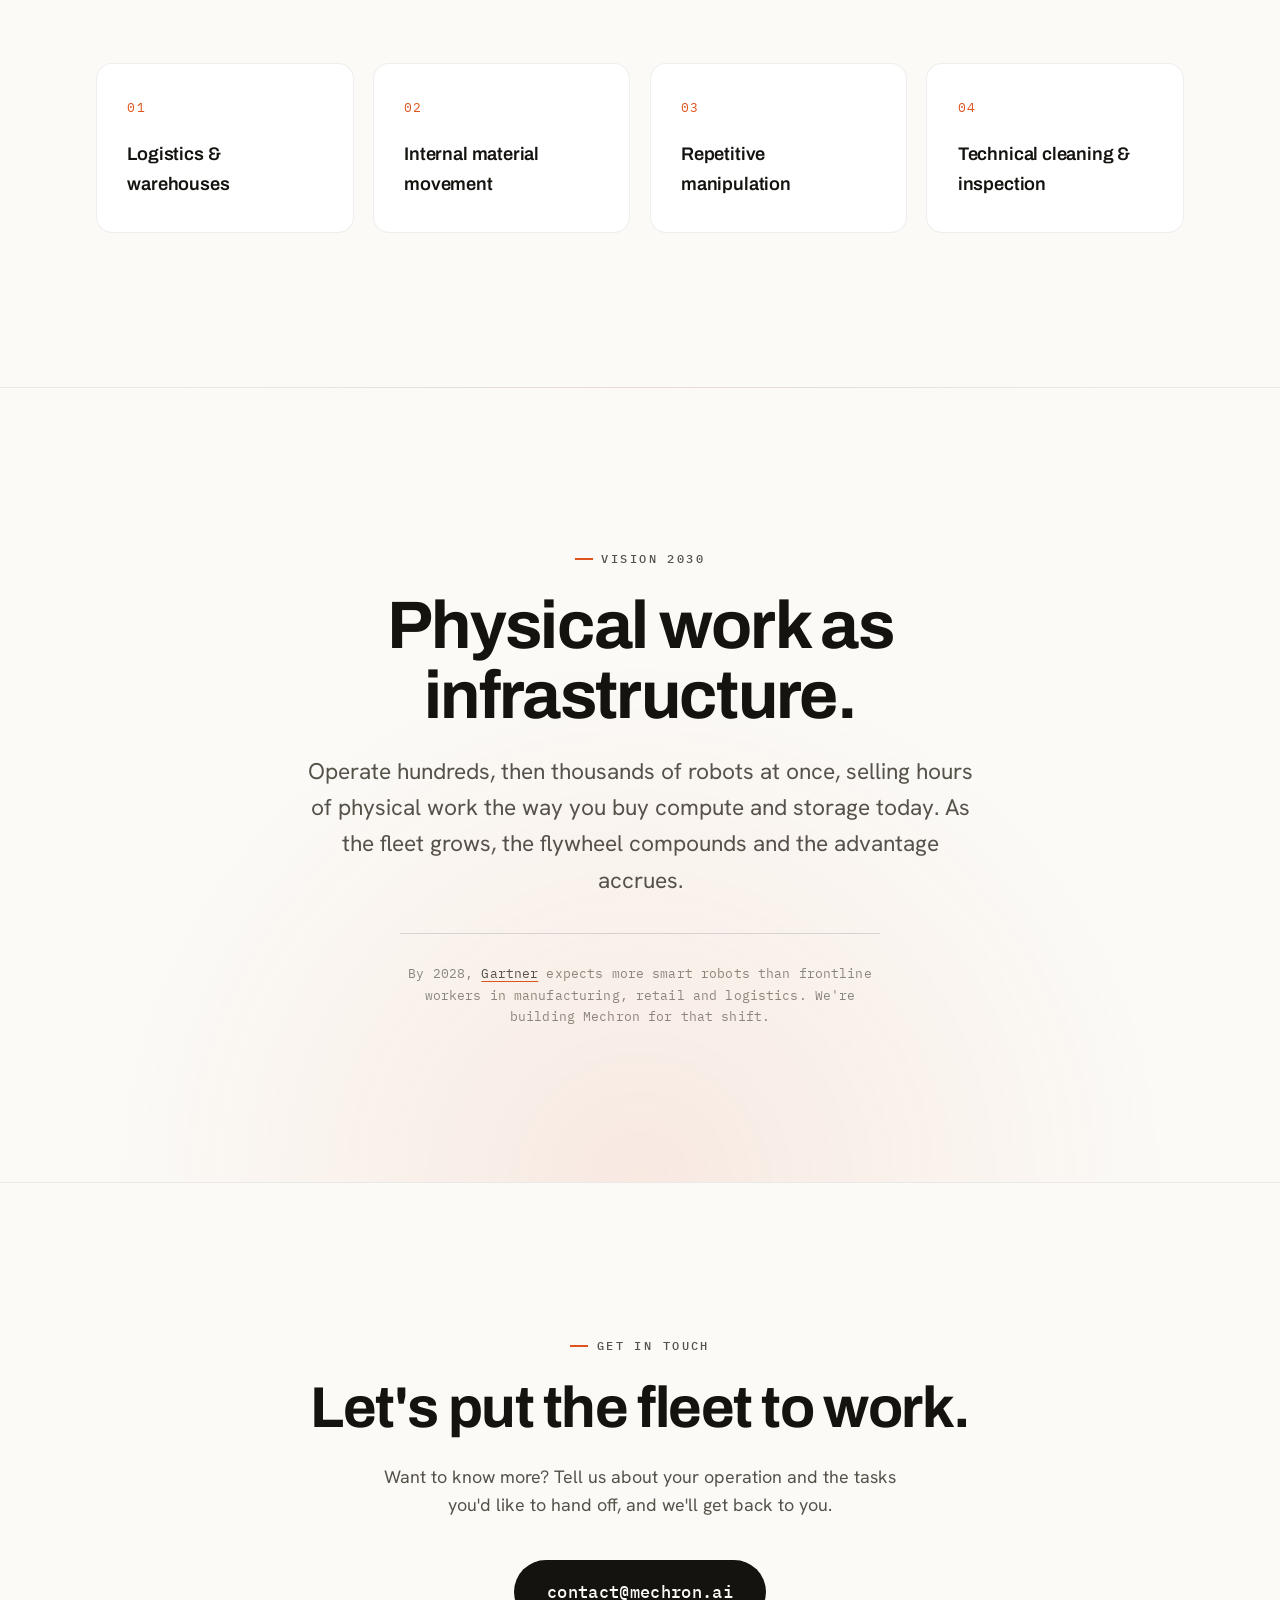
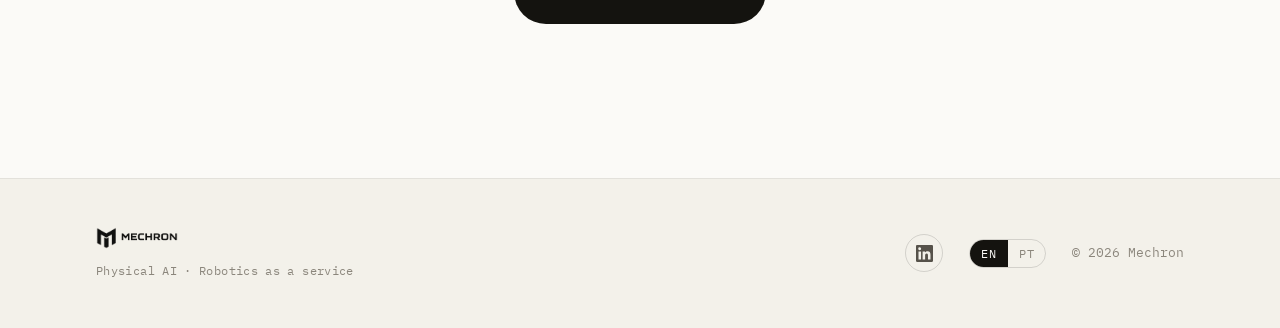
==== commit abad60e8: "minor update" ====
--- a/index.html
+++ b/index.html
@@ -120,7 +120,7 @@
             <div class="container">
                 <div class="section__head section__head--center reveal">
                     <p class="eyebrow"><span class="tick"></span><span data-i18n="model.eyebrow">Robotics as a service</span></p>
-                    <h2 class="section__title" data-i18n="model.title">A fleet you subscribe to, not a project you run.</h2>
+                    <h2 class="section__title" data-i18n="model.title">Physical work, on subscription.</h2>
                     <p class="section__intro" data-i18n="model.intro">A mobile robot with two arms that moves, sorts and handles materials inside your building. We deploy it, run it and maintain it. You just see the work get done, for a flat monthly fee.</p>
                 </div>
                 <div class="cards cards--3 reveal">
@@ -150,7 +150,7 @@
                     <p class="eyebrow"><span class="tick"></span><span data-i18n="moat.eyebrow">The moat</span></p>
                     <h2 class="section__title" data-i18n="moat.title">A fleet that learns.</h2>
                     <p data-i18n="moat.body1">The hardware is mostly commodity. Anyone can buy arms and a mobile base. Our defensible asset is the fleet that gets smarter with every install.</p>
-                    <p data-i18n="moat.body2">Your team demonstrates a task once; the robot watches what to do and learns to repeat it. Every deployed robot adds new examples, and that shared experience makes the entire fleet better, faster to teach and cheaper to run, which wins more deployments, which create more experience.</p>
+                    <p data-i18n="moat.body2">Your team demonstrates a task a few times; the robot watches what to do and learns to repeat it. Every deployed robot adds new examples, and that shared experience makes the entire fleet better, faster to teach and cheaper to run, which wins more deployments, which create more experience.</p>
                     <p class="lead" data-i18n="moat.body3">This is what separates a robot-rental business from a Physical AI platform: software-like defensibility.</p>
                 </div>
                 <div class="flywheel" aria-hidden="true">
@@ -171,8 +171,8 @@
             <div class="container">
                 <div class="section__head section__head--center reveal">
                     <p class="eyebrow eyebrow--center"><span class="tick"></span><span data-i18n="tech.eyebrow">How it works</span></p>
-                    <h2 class="section__title" data-i18n="tech.title">Deploy once. It only gets better.</h2>
-                    <p class="section__intro" data-i18n="tech.intro">We handle the full rollout, from setup to autonomous operation. Your team teaches a task by simply showing it once. The fleet handles the rest and keeps improving with every shift.</p>
+                    <h2 class="section__title" data-i18n="tech.title">One deployment. Continuous improvement.</h2>
+                    <p class="section__intro" data-i18n="tech.intro">We handle the full rollout, from setup to autonomous operation. Your team teaches a task with a few demonstrations. The fleet handles the rest and keeps improving with every shift.</p>
                 </div>
                 <div class="pipeline reveal" aria-label="How a Mechron deployment works">
                     <span class="pipeline__step" data-i18n="tech.step1">Install</span>
@@ -230,7 +230,7 @@
             <div class="container reveal">
                 <p class="eyebrow eyebrow--center"><span class="tick"></span><span data-i18n="contact.eyebrow">Get in touch</span></p>
                 <h2 class="contact__title" data-i18n="contact.title">Let's put the fleet to work.</h2>
-                <p class="contact__text" data-i18n="contact.text">Tell us about your operation and the tasks you'd hand off. We're onboarding the first deployments and partners now.</p>
+                <p class="contact__text" data-i18n="contact.text">Want to know more? Tell us about your operation and the tasks you'd like to hand off, and we'll get back to you.</p>
                 <a href="mailto:contact@mechron.ai" class="btn btn--primary btn--lg">contact@mechron.ai</a>
             </div>
         </section>
